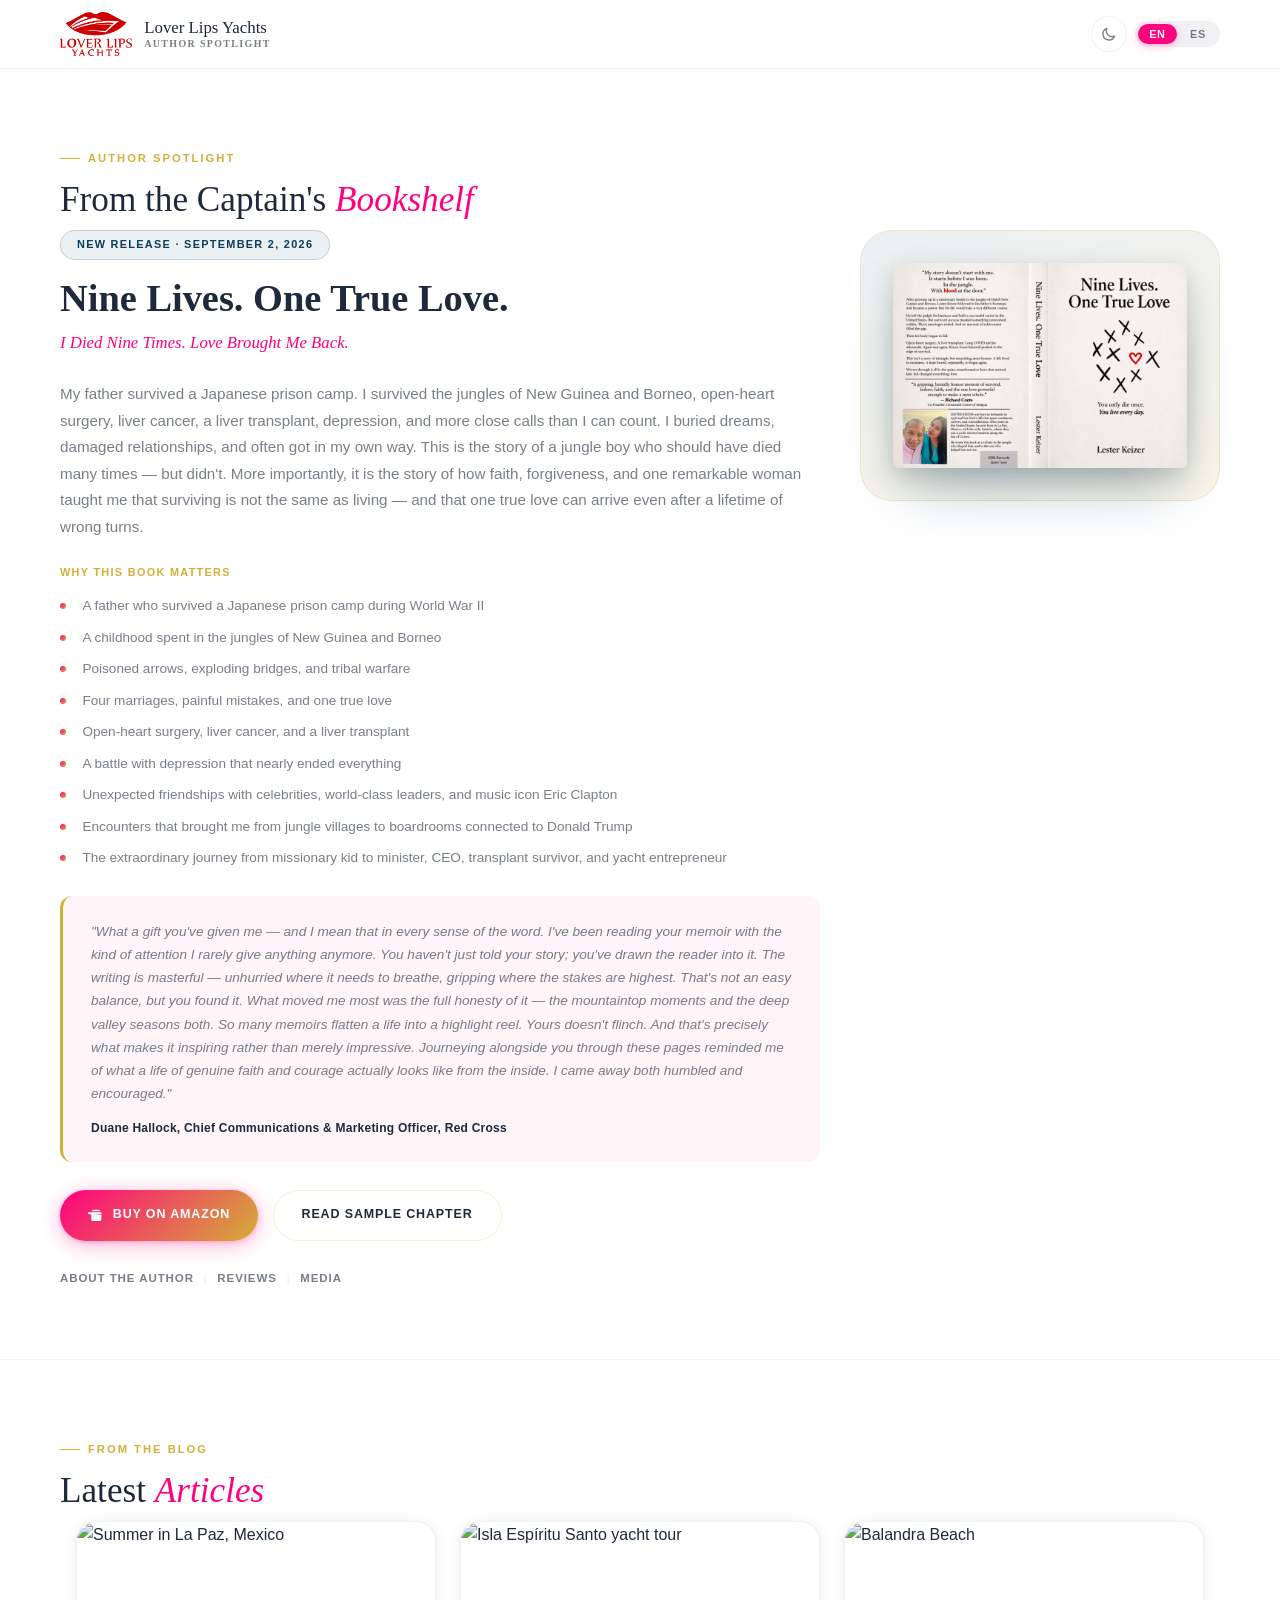
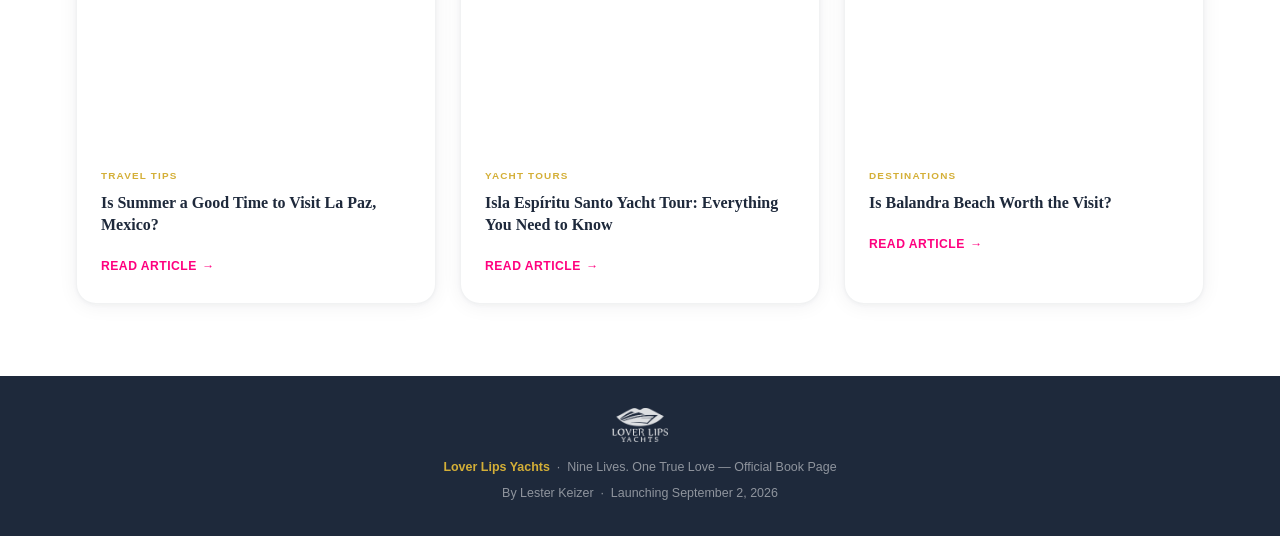
==== book.html @ 1609bca1 "nueva pagina de book nueva pagina de book" ====
<!DOCTYPE html>
<html lang="en" data-theme="light">
<head>
  <meta charset="UTF-8" />
  <meta name="viewport" content="width=device-width, initial-scale=1.0" />
  <meta name="description" content="Nine Lives. One True Love — a memoir by Lester Keizer. The story of a jungle boy who should have died many times, and the one true love that taught him how to live." />
  <meta name="robots" content="index, follow" />
  <title>Nine Lives. One True Love — by Lester Keizer</title>
  <link rel="stylesheet" href="assets/css/style.css" />
  <!-- Blocking: applies saved theme before first paint — prevents flash -->
  <script src="assets/js/theme-init.js"></script>
</head>

<body data-active-lang="en">

  <!-- ═══════════════════════════════════════════════════════════════
       PUBLIC HEADER — logo + language/theme controls only.
       No private dashboard navigation lives on this page.
  ═══════════════════════════════════════════════════════════════ -->
  <header class="topbar" role="banner">
    <div class="container">
      <div class="topbar-inner">

        <a href="https://loverlipsyachts.com/" class="topbar-logo" aria-label="Lover Lips Yachts — Home">
          <img class="logo-day"   src="assets/img/logo.png"  alt="Lover Lips Yachts" />
          <img class="logo-night" src="assets/img/logo2.png" alt="Lover Lips Yachts" />
          <div class="topbar-brand">
            Lover Lips Yachts
            <span>Author Spotlight</span>
          </div>
        </a>

        <div class="topbar-actions">
          <button
            class="theme-toggle"
            id="theme-toggle"
            onclick="toggleTheme()"
            aria-label="Switch to Night Mode"
            aria-pressed="false"
          >
            <svg class="icon-moon" xmlns="http://www.w3.org/2000/svg" fill="none" viewBox="0 0 24 24" stroke="currentColor" stroke-width="2">
              <path stroke-linecap="round" stroke-linejoin="round" d="M20.354 15.354A9 9 0 018.646 3.646 9.003 9.003 0 0012 21a9.003 9.003 0 008.354-5.646z"/>
            </svg>
            <svg class="icon-sun" xmlns="http://www.w3.org/2000/svg" fill="none" viewBox="0 0 24 24" stroke="currentColor" stroke-width="2">
              <path stroke-linecap="round" stroke-linejoin="round" d="M12 3v1m0 16v1m8.66-9h-1M4.34 12h-1m15.07-6.07l-.71.71M6.34 17.66l-.71.71m12.73 0l-.71-.71M6.34 6.34l-.71-.71M12 5a7 7 0 100 14A7 7 0 0012 5z"/>
            </svg>
          </button>

          <div class="lang-toggle" role="group" aria-label="Language / Idioma">
            <button class="lang-btn active" id="btn-en" onclick="setLang('en')" aria-pressed="true">EN</button>
            <button class="lang-btn"        id="btn-es" onclick="setLang('es')" aria-pressed="false">ES</button>
          </div>
        </div>

      </div>
    </div>
  </header>

  <main>

    <!-- ═══════════════════════════════════════════════════════════════
         FEATURED BOOK — Nine Lives. One True Love
    ═══════════════════════════════════════════════════════════════ -->
    <section class="section section-white" aria-labelledby="book-feature-title">
      <div class="container">

        <p class="section-label">
          <span data-lang="en">Author Spotlight</span>
          <span data-lang="es">Reflector del Autor</span>
        </p>
        <h2 class="section-title" id="book-feature-title">
          <span data-lang="en">From the Captain's <em>Bookshelf</em></span>
          <span data-lang="es">Desde la <em>Biblioteca</em> del Capitán</span>
        </h2>

        <div class="book-feature">

          <!-- LEFT: Copy & Conversion -->
          <div class="book-feature-copy">

            <p class="book-feature-tag">
              <span data-lang="en">New Release · September 2, 2026</span>
              <span data-lang="es">Nuevo Lanzamiento · 2 de Septiembre, 2026</span>
            </p>

            <h3 class="book-feature-title">Nine Lives. One True Love.</h3>

            <p class="book-feature-subtitle">
              <span data-lang="en">I Died Nine Times. Love Brought Me Back.</span>
              <span data-lang="es">Morí Nueve Veces. El Amor Me Trajo de Vuelta.</span>
            </p>

            <div class="book-feature-synopsis">
              <p data-lang="en">
                My father survived a Japanese prison camp. I survived the jungles of New Guinea and Borneo, open-heart surgery, liver cancer, a liver transplant, depression, and more close calls than I can count. I buried dreams, damaged relationships, and often got in my own way. This is the story of a jungle boy who should have died many times — but didn't. More importantly, it is the story of how faith, forgiveness, and one remarkable woman taught me that surviving is not the same as living — and that one true love can arrive even after a lifetime of wrong turns.
              </p>
              <p data-lang="es">
                Mi padre sobrevivió a un campo de prisioneros japonés. Yo sobreviví a las selvas de Nueva Guinea y Borneo, una cirugía de corazón abierto, cáncer de hígado, un trasplante de hígado, depresión, y más momentos límite de los que puedo contar. Enterré sueños, dañé relaciones, y muchas veces fui mi propio obstáculo. Esta es la historia de un niño de la selva que debió haber muerto muchas veces — pero no lo hizo. Más importante aún, es la historia de cómo la fe, el perdón y una mujer extraordinaria me enseñaron que sobrevivir no es lo mismo que vivir — y que el amor verdadero puede llegar incluso después de toda una vida de caminos equivocados.
              </p>
            </div>

            <p class="book-feature-sub-label">
              <span data-lang="en">Why This Book Matters</span>
              <span data-lang="es">Por Qué Este Libro Importa</span>
            </p>
            <ul class="book-feature-list">
              <li><span data-lang="en">A father who survived a Japanese prison camp during World War II</span><span data-lang="es">Un padre que sobrevivió a un campo de prisioneros japonés durante la Segunda Guerra Mundial</span></li>
              <li><span data-lang="en">A childhood spent in the jungles of New Guinea and Borneo</span><span data-lang="es">Una infancia vivida en las selvas de Nueva Guinea y Borneo</span></li>
              <li><span data-lang="en">Poisoned arrows, exploding bridges, and tribal warfare</span><span data-lang="es">Flechas envenenadas, puentes que explotaban y guerras tribales</span></li>
              <li><span data-lang="en">Four marriages, painful mistakes, and one true love</span><span data-lang="es">Cuatro matrimonios, errores dolorosos y un amor verdadero</span></li>
              <li><span data-lang="en">Open-heart surgery, liver cancer, and a liver transplant</span><span data-lang="es">Cirugía de corazón abierto, cáncer de hígado y un trasplante de hígado</span></li>
              <li><span data-lang="en">A battle with depression that nearly ended everything</span><span data-lang="es">Una batalla contra la depresión que casi terminó con todo</span></li>
              <li><span data-lang="en">Unexpected friendships with celebrities, world-class leaders, and music icon Eric Clapton</span><span data-lang="es">Amistades inesperadas con celebridades, líderes de talla mundial y el icono de la música Eric Clapton</span></li>
              <li><span data-lang="en">Encounters that brought me from jungle villages to boardrooms connected to Donald Trump</span><span data-lang="es">Encuentros que me llevaron desde aldeas en la selva hasta salas de juntas conectadas con Donald Trump</span></li>
              <li><span data-lang="en">The extraordinary journey from missionary kid to minister, CEO, transplant survivor, and yacht entrepreneur</span><span data-lang="es">El extraordinario viaje de hijo de misioneros a ministro, director ejecutivo, sobreviviente de trasplante y empresario náutico</span></li>
            </ul>

            <blockquote class="book-feature-testimonial">
              <p data-lang="en">"What a gift you've given me — and I mean that in every sense of the word. I've been reading your memoir with the kind of attention I rarely give anything anymore. You haven't just told your story; you've drawn the reader into it. The writing is masterful — unhurried where it needs to breathe, gripping where the stakes are highest. That's not an easy balance, but you found it. What moved me most was the full honesty of it — the mountaintop moments and the deep valley seasons both. So many memoirs flatten a life into a highlight reel. Yours doesn't flinch. And that's precisely what makes it inspiring rather than merely impressive. Journeying alongside you through these pages reminded me of what a life of genuine faith and courage actually looks like from the inside. I came away both humbled and encouraged."</p>
              <p data-lang="es">"Qué regalo me has dado — y lo digo en todo el sentido de la palabra. He estado leyendo tus memorias con el tipo de atención que rara vez le dedico a algo en estos días. No solo contaste tu historia; lograste que el lector se sumergiera en ella. La escritura es magistral — pausada donde necesita respirar, intensa donde la tensión es más alta. Ese no es un equilibrio fácil de lograr, pero tú lo encontraste. Lo que más me conmovió fue su honestidad absoluta — tanto los momentos en la cima como las temporadas en el valle más profundo. Tantas memorias reducen una vida a un resumen de mejores momentos. La tuya no se aparta de nada. Y es precisamente eso lo que la hace inspiradora y no solo impresionante. Acompañarte a través de estas páginas me recordó cómo se ve, desde adentro, una vida de fe y valentía genuinas. Terminé sintiéndome a la vez humilde y motivado."</p>
              <footer class="book-feature-testimonial-author">
                <span data-lang="en">Duane Hallock, Chief Communications &amp; Marketing Officer, Red Cross</span>
                <span data-lang="es">Duane Hallock, Director de Comunicación y Marketing, Cruz Roja</span>
              </footer>
            </blockquote>

            <div class="book-feature-cta">
              <a
                href="https://www.amazon.com/dp/ASIN_PLACEHOLDER"
                class="book-btn book-btn--primary"
                target="_blank"
                rel="noopener noreferrer"
                aria-label="Buy Nine Lives. One True Love on Amazon"
              >
                <svg xmlns="http://www.w3.org/2000/svg" viewBox="0 0 24 24" fill="currentColor"><path d="M7 4h10l1.2 2.4H5.8L7 4zm-2.5 4h15a1 1 0 0 1 1 1v.6c0 .4-.3.7-.7.8-2.2.6-5.8 1.1-9.8 1.1s-7.6-.5-9.8-1.1c-.4-.1-.7-.4-.7-.8V9a1 1 0 0 1 1-1zM5 11.2c2.4.5 5.2.8 7.5.8s5.1-.3 7.5-.8V19a2 2 0 0 1-2 2H7a2 2 0 0 1-2-2v-7.8z"/></svg>
                <span data-lang="en">Buy on Amazon</span>
                <span data-lang="es">Comprar en Amazon</span>
              </a>
              <a href="#" class="book-btn book-btn--secondary">
                <span data-lang="en">Read Sample Chapter</span>
                <span data-lang="es">Leer Capítulo de Muestra</span>
              </a>
            </div>

            <nav class="book-feature-editorial-nav" aria-label="Book editorial links">
              <a href="#"><span data-lang="en">About the Author</span><span data-lang="es">Sobre el Autor</span></a>
              <span class="book-feature-editorial-sep">|</span>
              <a href="#"><span data-lang="en">Reviews</span><span data-lang="es">Reseñas</span></a>
              <span class="book-feature-editorial-sep">|</span>
              <a href="#"><span data-lang="en">Media</span><span data-lang="es">Prensa</span></a>
            </nav>

          </div>

          <!-- RIGHT: Visual Render -->
          <div class="book-feature-visual">
            <div class="book-feature-frame">
              <img
                src="assets/img/nine_live.png"
                alt="Nine Lives. One True Love — book cover by Lester Keizer"
                class="book-feature-cover"
                loading="lazy"
              />
            </div>
          </div>

        </div>
      </div>
    </section>

    <!-- ═══════════════════════════════════════════════════════════════
         LATEST ARTICLES — ARF-GRID
    ═══════════════════════════════════════════════════════════════ -->
    <section class="section section-truth" aria-labelledby="news-articles-title">
      <div class="container">

        <p class="section-label">
          <span data-lang="en">From the Blog</span>
          <span data-lang="es">Desde el Blog</span>
        </p>
        <h2 class="section-title" id="news-articles-title">
          <span data-lang="en">Latest <em>Articles</em></span>
          <span data-lang="es">Últimos <em>Artículos</em></span>
        </h2>

        <div class="arf-grid">

          <article class="arf-card">
            <div class="arf-card-media">
              <img src="assets/img/news/article-summer-la-paz.jpg" alt="Summer in La Paz, Mexico" loading="lazy" />
            </div>
            <div class="arf-card-body">
              <p class="arf-card-tag">
                <span data-lang="en">Travel Tips</span>
                <span data-lang="es">Consejos de Viaje</span>
              </p>
              <h3 class="arf-card-title">
                <span data-lang="en">Is Summer a Good Time to Visit La Paz, Mexico?</span>
                <span data-lang="es">¿Es el Verano un Buen Momento para Visitar La Paz, México?</span>
              </h3>
              <a href="#" class="arf-card-link">
                <span data-lang="en">Read Article</span>
                <span data-lang="es">Leer Artículo</span> →
              </a>
            </div>
          </article>

          <article class="arf-card">
            <div class="arf-card-media">
              <img src="assets/img/news/article-espiritu-santo.jpg" alt="Isla Espíritu Santo yacht tour" loading="lazy" />
            </div>
            <div class="arf-card-body">
              <p class="arf-card-tag">
                <span data-lang="en">Yacht Tours</span>
                <span data-lang="es">Tours en Yate</span>
              </p>
              <h3 class="arf-card-title">
                <span data-lang="en">Isla Espíritu Santo Yacht Tour: Everything You Need to Know</span>
                <span data-lang="es">Tour en Yate a Isla Espíritu Santo: Todo lo que Necesitas Saber</span>
              </h3>
              <a href="#" class="arf-card-link">
                <span data-lang="en">Read Article</span>
                <span data-lang="es">Leer Artículo</span> →
              </a>
            </div>
          </article>

          <article class="arf-card">
            <div class="arf-card-media">
              <img src="assets/img/news/article-balandra.jpg" alt="Balandra Beach" loading="lazy" />
            </div>
            <div class="arf-card-body">
              <p class="arf-card-tag">
                <span data-lang="en">Destinations</span>
                <span data-lang="es">Destinos</span>
              </p>
              <h3 class="arf-card-title">
                <span data-lang="en">Is Balandra Beach Worth the Visit?</span>
                <span data-lang="es">¿Vale la Pena Visitar la Playa Balandra?</span>
              </h3>
              <a href="#" class="arf-card-link">
                <span data-lang="en">Read Article</span>
                <span data-lang="es">Leer Artículo</span> →
              </a>
            </div>
          </article>

        </div>
      </div>
    </section>

  </main>

  <!-- ═══════════════════════════════════════════════════════════════
       FOOTER
  ═══════════════════════════════════════════════════════════════ -->
  <footer class="footer" role="contentinfo">
    <div class="container">
      <div class="footer-logo">
        <img class="logo-day"   src="assets/img/logo.png"  alt="Lover Lips Yachts" />
        <img class="logo-night" src="assets/img/logo2.png" alt="Lover Lips Yachts" />
      </div>
      <p>
        <strong>Lover Lips Yachts</strong> &nbsp;·&nbsp;
        <span data-lang="en">Nine Lives. One True Love — Official Book Page</span>
        <span data-lang="es">Nine Lives. One True Love — Página Oficial del Libro</span>
      </p>
      <p class="u-mt-xs">
        <span data-lang="en">By Lester Keizer &nbsp;·&nbsp; Launching September 2, 2026</span>
        <span data-lang="es">Por Lester Keizer &nbsp;·&nbsp; Lanzamiento 2 de Septiembre, 2026</span>
      </p>
    </div>
  </footer>

  <script src="assets/js/main.js" defer></script>

</body>
</html>
---- assets/css/style.css ----
/* =====================================================================
   LOVER LIPS YACHTS — assets/css/style.css
   Boutique de Lujo Claro · Dual-Theme Engine · Mobile-First v2.0
   Arquitecto: DCD LABS | 2026-05-30
   ===================================================================== */

/* ─────────────────────────────────────────────────────────────────────
   1. DESIGN TOKENS — DAY THEME (Default)
───────────────────────────────────────────────────────────────────── */
:root {
  /* Surfaces */
  --bg:            #FFF0F5;
  --bg-alt:        #FFFFFF;
  --surface:       #FFFFFF;
  --surface-2:     #FFF5F8;

  /* Brand */
  --pink:          #FF007F;
  --pink-10:       rgba(255,0,127,.08);
  --pink-20:       rgba(255,0,127,.15);
  --gold:          #D4AF37;
  --gold-10:       rgba(212,175,55,.10);
  --gold-20:       rgba(212,175,55,.20);
  --navy:          #0B3D5C;
  --navy-10:       rgba(11,61,92,.08);
  --navy-20:       rgba(11,61,92,.18);

  /* Typography */
  --ink:           #1E293B;
  --ink-60:        rgba(30,41,59,.60);
  --ink-30:        rgba(30,41,59,.30);
  --ink-10:        rgba(30,41,59,.06);

  /* Semantic */
  --success:       #10B981;
  --warning:       #F59E0B;
  --white:         #FFFFFF;

  /* Navigation */
  --topbar-bg:     rgba(255,255,255,.92);
  --topbar-border: rgba(30,41,59,.08);

  /* Shadows */
  --sh-card:       0 2px 20px rgba(30,41,59,.06), 0 1px 4px rgba(30,41,59,.04);
  --sh-hover:      0 8px 40px rgba(255,0,127,.10), 0 2px 12px rgba(30,41,59,.08);
  --sh-gold:       0 4px 24px rgba(212,175,55,.18);

  /* Hero gradient */
  --hero-bg:       linear-gradient(135deg, #FFF0F5 0%, #FFFFFF 60%, #FFF8EC 100%);
  --hero-orb-a:    radial-gradient(circle, rgba(212,175,55,.06) 0%, transparent 70%);
  --hero-orb-b:    radial-gradient(circle, rgba(255,0,127,.08) 0%, transparent 70%);

  /* Footer */
  --footer-bg:     #1E293B;
  --footer-text:   rgba(255,255,255,.50);

  /* Type scale */
  --font-display:  'Georgia','Times New Roman',serif;
  --font-body:     -apple-system,BlinkMacSystemFont,'Segoe UI',Roboto,sans-serif;

  /* Radii */
  --r-sm:   6px;
  --r-md:   12px;
  --r-lg:   20px;
  --r-xl:   32px;
  --r-full: 9999px;

  /* Motion */
  --ease:   .28s cubic-bezier(.4,0,.2,1);

  /* Layout */
  --max-w:  1200px;
}

/* ─────────────────────────────────────────────────────────────────────
   2. DESIGN TOKENS — NIGHT THEME (Dark Mode)
───────────────────────────────────────────────────────────────────── */
[data-theme="dark"] {
  --bg:            #0b0b0e;
  --bg-alt:        #121216;
  --surface:       #16161d;
  --surface-2:     #1a1a24;

  --ink:           #f4f4f6;
  --ink-60:        rgba(244,244,246,.60);
  --ink-30:        rgba(244,244,246,.30);
  --ink-10:        rgba(255,255,255,.06);

  --topbar-bg:     rgba(11,11,14,.92);
  --topbar-border: rgba(255,255,255,.06);

  --navy:          #1C5478;
  --navy-10:       rgba(28,84,120,.16);
  --navy-20:       rgba(28,84,120,.30);

  --sh-card:       0 2px 20px rgba(0,0,0,.35), 0 1px 4px rgba(0,0,0,.25);
  --sh-hover:      0 8px 40px rgba(255,0,127,.20), 0 2px 12px rgba(0,0,0,.40);
  --sh-gold:       0 4px 24px rgba(212,175,55,.28);

  --hero-bg:       linear-gradient(135deg, #0b0b0e 0%, #121216 60%, #10100e 100%);
  --hero-orb-a:    radial-gradient(circle, rgba(212,175,55,.08) 0%, transparent 70%);
  --hero-orb-b:    radial-gradient(circle, rgba(255,0,127,.12) 0%, transparent 70%);

  --footer-bg:     #08080a;
  --footer-text:   rgba(244,244,246,.40);
}

/* ─────────────────────────────────────────────────────────────────────
   3. RESET & BASE
───────────────────────────────────────────────────────────────────── */
*,*::before,*::after { box-sizing: border-box; margin: 0; padding: 0; }

html { scroll-behavior: smooth; font-size: 16px; }

body {
  font-family: var(--font-body);
  color: var(--ink);
  background: var(--bg);
  min-height: 100vh;
  line-height: 1.6;
  -webkit-font-smoothing: antialiased;
  transition: background var(--ease), color var(--ease);
}

img { max-width: 100%; height: auto; display: block; }
a   { color: var(--pink); text-decoration: none; }

/* ─────────────────────────────────────────────────────────────────────
   4. LANGUAGE VISIBILITY SYSTEM
───────────────────────────────────────────────────────────────────── */
[data-lang] { display: none; }

body[data-active-lang="en"] [data-lang="en"],
body[data-active-lang="es"] [data-lang="es"] { display: inherit; }

body[data-active-lang="en"] span[data-lang="en"],
body[data-active-lang="es"] span[data-lang="es"] { display: inline; }

body[data-active-lang="en"] li[data-lang="en"],
body[data-active-lang="es"] li[data-lang="es"] { display: list-item; }

body[data-active-lang="en"] p[data-lang="en"],
body[data-active-lang="en"] div[data-lang="en"],
body[data-active-lang="en"] h1[data-lang="en"],
body[data-active-lang="en"] h2[data-lang="en"],
body[data-active-lang="en"] h3[data-lang="en"],
body[data-active-lang="es"] p[data-lang="es"],
body[data-active-lang="es"] div[data-lang="es"],
body[data-active-lang="es"] h1[data-lang="es"],
body[data-active-lang="es"] h2[data-lang="es"],
body[data-active-lang="es"] h3[data-lang="es"] { display: block; }

body[data-active-lang="en"] td[data-lang="en"],
body[data-active-lang="es"] td[data-lang="es"] { display: table-cell; }

body[data-active-lang="en"] ul[data-lang="en"],
body[data-active-lang="es"] ul[data-lang="es"] { display: flex; }

/* ─────────────────────────────────────────────────────────────────────
   5. LAYOUT UTILITIES
───────────────────────────────────────────────────────────────────── */
.container {
  width: 100%;
  max-width: var(--max-w);
  margin-inline: auto;
  padding-inline: 1.25rem;
}

.section { padding-block: 3rem; }
.section + .section { border-top: 1px solid var(--ink-10); }

.section-label {
  display: inline-flex;
  align-items: center;
  gap: .5rem;
  font-size: .7rem;
  font-weight: 700;
  letter-spacing: .18em;
  text-transform: uppercase;
  color: var(--gold);
  margin-bottom: .75rem;
}
.section-label::before {
  content: '';
  display: block;
  width: 20px;
  height: 1px;
  background: var(--gold);
}

.section-title {
  font-family: var(--font-display);
  font-size: clamp(1.5rem,4vw,2.2rem);
  color: var(--ink);
  font-weight: 400;
  line-height: 1.2;
  margin-bottom: .5rem;
}
.section-title em { font-style: italic; color: var(--pink); }

.section-subtitle {
  font-size: .95rem;
  color: var(--ink-60);
  max-width: 56ch;
  margin-bottom: 2rem;
}

/* ─────────────────────────────────────────────────────────────────────
   6. TOPBAR
───────────────────────────────────────────────────────────────────── */
.topbar {
  position: sticky;
  top: 0;
  z-index: 100;
  background: var(--topbar-bg);
  backdrop-filter: blur(16px);
  -webkit-backdrop-filter: blur(16px);
  border-bottom: 1px solid var(--topbar-border);
  transition: background var(--ease), border-color var(--ease);
}
.topbar-inner {
  display: flex;
  align-items: center;
  justify-content: space-between;
  gap: .75rem;
  padding-block: .75rem;
}
.topbar-logo {
  display: flex;
  align-items: center;
  gap: .75rem;
  min-width: 0;
}

/* Dual-logo: day / night swap via CSS */
.logo-night { display: none; }
[data-theme="dark"] .logo-day   { display: none; }
[data-theme="dark"] .logo-night { display: block; }

.topbar-logo img {
  height: 40px;
  width: auto;
  object-fit: contain;
  flex-shrink: 0;
}
.topbar-brand {
  font-family: var(--font-display);
  font-size: 1rem;
  color: var(--ink);
  line-height: 1.2;
  min-width: 0;
  white-space: nowrap;
  overflow: hidden;
  text-overflow: ellipsis;
  transition: color var(--ease);
}
.topbar-brand span {
  display: block;
  font-size: .62rem;
  font-weight: 700;
  letter-spacing: .14em;
  text-transform: uppercase;
  color: var(--ink-60);
}

.topbar-actions {
  display: flex;
  align-items: center;
  gap: .5rem;
  flex-shrink: 0;
}

/* ─── Topbar SPA navigation ───────────────────────────────────────── */
.topbar-nav {
  display: none;
  align-items: center;
  gap: 2px;
}
.topbar-nav-link {
  background: none;
  border: none;
  cursor: pointer;
  font-family: var(--font-body);
  font-size: .68rem;
  font-weight: 700;
  letter-spacing: .06em;
  text-transform: uppercase;
  color: var(--ink-60);
  padding: .28rem .65rem;
  border-radius: var(--r-full);
  transition: var(--ease);
}
.topbar-nav-link:hover { color: var(--pink); background: var(--pink-10); }
.topbar-nav-link.active-nav { color: var(--pink); background: var(--pink-10); }

/* ─── Status badge ────────────────────────────────────────────────── */
.status-badge {
  display: none; /* hidden on mobile */
  align-items: center;
  gap: .4rem;
  font-size: .62rem;
  font-weight: 700;
  letter-spacing: .1em;
  text-transform: uppercase;
  padding: .28rem .7rem;
  border-radius: var(--r-full);
  background: var(--gold-10);
  color: var(--gold);
  border: 1px solid var(--gold-20);
}
.status-badge::before {
  content: '';
  width: 6px;
  height: 6px;
  border-radius: 50%;
  background: var(--gold);
  animation: pulse-dot 2s ease-in-out infinite;
}

/* ─── Language toggle ─────────────────────────────────────────────── */
.lang-toggle {
  display: flex;
  align-items: center;
  background: var(--ink-10);
  border-radius: var(--r-full);
  padding: 3px;
  gap: 2px;
}
.lang-btn {
  background: none;
  border: none;
  cursor: pointer;
  font-size: .68rem;
  font-weight: 700;
  letter-spacing: .06em;
  padding: .28rem .7rem;
  border-radius: var(--r-full);
  color: var(--ink-60);
  transition: var(--ease);
  font-family: var(--font-body);
}
.lang-btn.active {
  background: var(--pink);
  color: #fff;
  box-shadow: 0 2px 8px rgba(255,0,127,.28);
}

/* ─── Theme toggle ────────────────────────────────────────────────── */
.theme-toggle {
  width: 36px;
  height: 36px;
  border-radius: 50%;
  border: 1px solid var(--ink-10);
  background: var(--surface);
  color: var(--ink-60);
  cursor: pointer;
  display: flex;
  align-items: center;
  justify-content: center;
  transition: var(--ease);
  flex-shrink: 0;
}
.theme-toggle:hover {
  border-color: var(--gold-20);
  color: var(--gold);
  box-shadow: var(--sh-gold);
}
.theme-toggle svg { width: 16px; height: 16px; }
.icon-sun  { display: none; }
.icon-moon { display: block; }
[data-theme="dark"] .icon-sun  { display: block; }
[data-theme="dark"] .icon-moon { display: none; }

/* ─────────────────────────────────────────────────────────────────────
   7. HERO SECTION
───────────────────────────────────────────────────────────────────── */
.hero {
  background: var(--hero-bg);
  padding-block: 3.5rem 3rem;
  position: relative;
  overflow: hidden;
}
.hero::before {
  content: '';
  position: absolute;
  top: -40%; right: -10%;
  width: 600px; height: 600px;
  border-radius: 50%;
  background: var(--hero-orb-a);
  pointer-events: none;
}
.hero::after {
  content: '';
  position: absolute;
  bottom: -20%; left: -5%;
  width: 400px; height: 400px;
  border-radius: 50%;
  background: var(--hero-orb-b);
  pointer-events: none;
}
.hero-inner {
  position: relative;
  z-index: 1;
  display: grid;
  gap: 2.5rem;
  align-items: start;
}

.hero-eyebrow {
  font-size: .7rem;
  font-weight: 700;
  letter-spacing: .2em;
  text-transform: uppercase;
  color: var(--gold);
  margin-bottom: 1rem;
  display: flex;
  align-items: center;
  gap: .5rem;
}
.hero-eyebrow::after {
  content: '';
  flex: 1;
  height: 1px;
  background: linear-gradient(to right, var(--gold-20), transparent);
  max-width: 80px;
}

.hero-title {
  font-family: var(--font-display);
  font-size: clamp(2rem,6vw,3.8rem);
  color: var(--ink);
  font-weight: 400;
  line-height: 1.1;
  margin-bottom: 1rem;
}
.hero-title .brand-name { color: var(--pink); display: block; }

.hero-desc {
  font-size: 1rem;
  color: var(--ink-60);
  max-width: 48ch;
  margin-bottom: 2rem;
}

.hero-cta {
  display: inline-flex;
  align-items: center;
  gap: .5rem;
  background: var(--pink);
  color: #fff;
  font-size: .82rem;
  font-weight: 700;
  letter-spacing: .08em;
  text-transform: uppercase;
  padding: .9rem 2rem;
  border-radius: var(--r-full);
  box-shadow: 0 4px 20px rgba(255,0,127,.30);
  transition: var(--ease);
}
.hero-cta:hover {
  transform: translateY(-2px);
  box-shadow: 0 8px 32px rgba(255,0,127,.44);
  color: #fff;
}
.hero-cta svg { width: 16px; height: 16px; }

/* ─── Meta card ───────────────────────────────────────────────────── */
.meta-card {
  background: var(--surface);
  border: 1px solid var(--gold-20);
  border-radius: var(--r-lg);
  padding: 1.75rem;
  box-shadow: var(--sh-gold);
  position: relative;
  overflow: hidden;
  transition: background var(--ease);
}
.meta-card::before {
  content: '';
  position: absolute;
  top: 0; left: 0; right: 0;
  height: 3px;
  background: linear-gradient(90deg, var(--gold), var(--pink));
}
.meta-card-title {
  font-size: .65rem;
  font-weight: 700;
  letter-spacing: .16em;
  text-transform: uppercase;
  color: var(--gold);
  margin-bottom: 1.25rem;
  display: flex;
  align-items: center;
  gap: .5rem;
}
.meta-card-title svg { width: 14px; height: 14px; }

.meta-row {
  display: flex;
  justify-content: space-between;
  align-items: flex-start;
  gap: 1rem;
  padding-block: .75rem;
  border-bottom: 1px solid var(--ink-10);
}
.meta-row:last-child { border-bottom: none; padding-bottom: 0; }
.meta-key {
  font-size: .72rem;
  font-weight: 600;
  text-transform: uppercase;
  letter-spacing: .08em;
  color: var(--ink-60);
  flex-shrink: 0;
}
.meta-value {
  font-size: .85rem;
  color: var(--ink);
  font-weight: 500;
  text-align: right;
}
.meta-value.active      { color: var(--success); font-weight: 700; }
.meta-value.phase       { color: var(--gold);    font-weight: 700; }
.meta-value--highlight  { color: var(--pink);    font-weight: 700; }
.update-highlight { background: var(--pink-10); border-radius: var(--r-sm); }

/* ─────────────────────────────────────────────────────────────────────
   8. REPORTS SECTION
───────────────────────────────────────────────────────────────────── */
.section-white { background: var(--surface); }

.reports-grid { display: grid; gap: 1.5rem; }

.report-card {
  background: var(--surface);
  border: 1px solid var(--ink-10);
  border-radius: var(--r-lg);
  padding: 1.75rem;
  box-shadow: var(--sh-card);
  position: relative;
  overflow: hidden;
  transition: transform var(--ease), box-shadow var(--ease), background var(--ease);
}
.report-card:hover {
  box-shadow: var(--sh-hover);
  transform: translateY(-3px);
}
.report-card::after {
  content: '';
  position: absolute;
  bottom: 0; left: 0; right: 0;
  height: 2px;
  background: linear-gradient(90deg, var(--pink), var(--gold));
  transform: scaleX(0);
  transform-origin: left;
  transition: transform var(--ease);
}
.report-card:hover::after { transform: scaleX(1); }

.report-card-head {
  display: flex;
  align-items: flex-start;
  justify-content: space-between;
  gap: .75rem;
  margin-bottom: 1.25rem;
}
.report-number {
  width: 40px;
  height: 40px;
  border-radius: 50%;
  background: var(--pink-10);
  border: 1px solid var(--pink-20);
  display: flex;
  align-items: center;
  justify-content: center;
  font-size: .8rem;
  font-weight: 700;
  color: var(--pink);
  flex-shrink: 0;
}
.report-card-meta {
  display: flex;
  flex-direction: column;
  align-items: flex-end;
  gap: .4rem;
}
.report-date {
  font-size: .64rem;
  font-weight: 600;
  color: var(--ink-60);
  text-align: right;
  white-space: nowrap;
}
.report-tag {
  font-size: .62rem;
  font-weight: 700;
  letter-spacing: .14em;
  text-transform: uppercase;
  color: var(--gold);
  margin-bottom: .5rem;
}
.report-title {
  font-family: var(--font-display);
  font-size: 1.05rem;
  color: var(--ink);
  font-weight: 700;
  line-height: 1.3;
  margin-bottom: 1rem;
}
.report-body { font-size: .88rem; color: var(--ink-60); line-height: 1.7; }
.report-body strong { color: var(--ink); font-weight: 600; }
.report-body code {
  font-family: 'Courier New', monospace;
  font-size: .82rem;
  background: var(--ink-10);
  padding: .1rem .35rem;
  border-radius: 4px;
  color: var(--pink);
}

.report-check {
  display: inline-flex;
  align-items: center;
  gap: .4rem;
  margin-top: 1.25rem;
  font-size: .72rem;
  font-weight: 700;
  letter-spacing: .06em;
  text-transform: uppercase;
  color: var(--success);
}
.report-check svg { width: 14px; height: 14px; }

/* Report D — Featured SEO milestone card */
.report-card--featured {
  grid-column: 1 / -1;
  border: 1px solid var(--gold-20);
  background: linear-gradient(135deg, var(--surface) 60%, var(--gold-10) 150%);
}
.report-number--gold {
  background: var(--gold-10);
  border-color: var(--gold-20);
  color: var(--gold);
}

.report-score-frame {
  margin: 1.25rem 0;
  padding: 1.5rem;
  border-radius: var(--r-lg);
  background: var(--ink-10);
  border: 1px solid var(--gold-20);
  text-align: center;
}
.report-score-frame-label {
  font-size: .62rem;
  font-weight: 700;
  letter-spacing: .12em;
  text-transform: uppercase;
  color: var(--ink-60);
  margin-bottom: .85rem;
}
.report-score-img {
  width: 100%;
  max-width: 420px;
  height: auto;
  border-radius: var(--r-sm);
  box-shadow: var(--sh-card);
  border: 1px solid var(--ink-10);
}
.report-score-frame-caption {
  margin-top: .85rem;
  font-family: var(--font-display);
  font-size: 1.4rem;
  font-weight: 700;
  color: var(--gold);
}

/* ─────────────────────────────────────────────────────────────────────
   9. SOURCE OF TRUTH — KNOWLEDGE CTA CARDS (DUAL)
───────────────────────────────────────────────────────────────────── */
.section-truth { background: var(--surface); }

.kbase-grid {
  display: grid;
  gap: 1.25rem;
  margin-bottom: 2rem;
}

.kbase-card {
  background: var(--surface);
  border-radius: var(--r-lg);
  padding: 1.75rem;
  position: relative;
  overflow: hidden;
  display: flex;
  flex-direction: column;
  gap: 1.2rem;
  transition: transform var(--ease), box-shadow var(--ease), background var(--ease);
  border: 1px solid transparent;
}
.kbase-card:hover { transform: translateY(-3px); }

.kbase-card::before {
  content: '';
  position: absolute;
  top: 0; left: 0; right: 0;
  height: 3px;
}

/* Pink variant — AI Chatbot Brain */
.kbase-card--pink {
  background: linear-gradient(145deg, var(--surface) 0%, rgba(255,0,127,.04) 100%);
  border-color: var(--pink-20);
  box-shadow: var(--sh-card);
}
.kbase-card--pink::before { background: linear-gradient(90deg, var(--pink), var(--gold)); }
.kbase-card--pink:hover { box-shadow: var(--sh-hover); }

/* Gold variant — New Website */
.kbase-card--gold {
  background: linear-gradient(145deg, var(--surface) 0%, rgba(212,175,55,.05) 100%);
  border-color: var(--gold-20);
  box-shadow: var(--sh-gold);
}
.kbase-card--gold::before { background: linear-gradient(90deg, var(--gold), var(--pink)); }
.kbase-card--gold:hover { box-shadow: 0 8px 40px rgba(212,175,55,.20), 0 2px 12px rgba(0,0,0,.08); }

.kbase-card-head {
  display: flex;
  align-items: center;
  gap: .75rem;
}
.kbase-card-icon {
  width: 44px;
  height: 44px;
  border-radius: var(--r-md);
  display: flex;
  align-items: center;
  justify-content: center;
  font-size: 1.25rem;
  flex-shrink: 0;
}
.kbase-card--pink .kbase-card-icon { background: var(--pink-10); border: 1px solid var(--pink-20); }
.kbase-card--gold .kbase-card-icon { background: var(--gold-10); border: 1px solid var(--gold-20); }

.kbase-card-eyebrow {
  font-size: .62rem;
  font-weight: 700;
  letter-spacing: .16em;
  text-transform: uppercase;
  margin-bottom: .2rem;
}
.kbase-card--pink .kbase-card-eyebrow { color: var(--pink); }
.kbase-card--gold .kbase-card-eyebrow { color: var(--gold); }

.kbase-card-label {
  font-size: .82rem;
  font-weight: 700;
  color: var(--ink);
  line-height: 1.3;
}

.kbase-card-title {
  font-family: var(--font-display);
  font-size: 1.05rem;
  font-weight: 700;
  color: var(--ink);
  line-height: 1.3;
}

.kbase-card-desc {
  font-size: .85rem;
  color: var(--ink-60);
  line-height: 1.65;
  flex: 1;
}
.kbase-card-desc strong { color: var(--ink); font-weight: 600; }

.kbase-btn {
  display: inline-flex;
  align-items: center;
  justify-content: center;
  gap: .55rem;
  font-size: .78rem;
  font-weight: 700;
  letter-spacing: .07em;
  text-transform: uppercase;
  padding: .85rem 1.6rem;
  border-radius: var(--r-full);
  text-decoration: none;
  color: #fff;
  position: relative;
  overflow: hidden;
  transition: var(--ease);
  align-self: flex-start;
  white-space: nowrap;
}
.kbase-btn::after {
  content: '';
  position: absolute;
  inset: 0;
  background: linear-gradient(135deg, rgba(255,255,255,.15) 0%, transparent 60%);
  pointer-events: none;
}
.kbase-btn svg { width: 16px; height: 16px; flex-shrink: 0; }

.kbase-btn--pink {
  background: var(--pink);
  box-shadow: 0 4px 20px rgba(255,0,127,.32), 0 1px 4px rgba(255,0,127,.20);
}
.kbase-btn--pink:hover {
  background: #e0006e;
  transform: translateY(-2px);
  box-shadow: 0 8px 32px rgba(255,0,127,.44);
  color: #fff;
}

.kbase-btn--gold {
  background: var(--gold);
  box-shadow: 0 4px 20px rgba(212,175,55,.35), 0 1px 4px rgba(212,175,55,.20);
}
.kbase-btn--gold:hover {
  background: #c9a52e;
  transform: translateY(-2px);
  box-shadow: 0 8px 32px rgba(212,175,55,.48);
  color: #fff;
}

.kbase-card-note {
  display: flex;
  align-items: flex-start;
  gap: .5rem;
  font-size: .74rem;
  color: var(--ink-60);
  line-height: 1.5;
  padding-top: 1rem;
  border-top: 1px solid var(--ink-10);
}
.kbase-card-note svg { width: 13px; height: 13px; flex-shrink: 0; margin-top: 1px; }
.kbase-card--pink .kbase-card-note svg { color: var(--pink); }
.kbase-card--gold .kbase-card-note svg { color: var(--gold); }

/* ─── AI accuracy note strip ─────────────────────────────────────── */
.truth-intro {
  background: linear-gradient(135deg, var(--pink-10), var(--gold-10));
  border: 1px solid var(--gold-20);
  border-radius: var(--r-md);
  padding: 1.2rem 1.5rem;
  margin-bottom: 2rem;
  display: flex;
  gap: 1rem;
  align-items: flex-start;
}
.truth-intro-icon { font-size: 1.4rem; flex-shrink: 0; line-height: 1; }
.truth-intro-text { font-size: .87rem; color: var(--ink); line-height: 1.6; }
.truth-intro-text strong { color: var(--pink); }

/* ─────────────────────────────────────────────────────────────────────
   10. ACCORDION
───────────────────────────────────────────────────────────────────── */
.accordion { display: flex; flex-direction: column; gap: .75rem; }

.accordion-item {
  border: 1px solid var(--ink-10);
  border-radius: var(--r-md);
  overflow: hidden;
  background: var(--bg);
  transition: border-color var(--ease), box-shadow var(--ease), background var(--ease);
}
.accordion-item.open {
  border-color: var(--gold-20);
  box-shadow: var(--sh-gold);
}

.accordion-trigger {
  width: 100%;
  background: none;
  border: none;
  cursor: pointer;
  display: flex;
  align-items: center;
  justify-content: space-between;
  gap: 1rem;
  padding: 1.1rem 1.4rem;
  text-align: left;
  transition: background var(--ease);
  color: var(--ink);
}
.accordion-item.open .accordion-trigger {
  background: linear-gradient(90deg, var(--pink-10), transparent);
}

.accordion-trigger-left {
  display: flex;
  align-items: center;
  gap: .75rem;
}
.accordion-icon-wrap {
  width: 36px;
  height: 36px;
  border-radius: var(--r-sm);
  background: var(--surface);
  border: 1px solid var(--ink-10);
  display: flex;
  align-items: center;
  justify-content: center;
  font-size: 1rem;
  flex-shrink: 0;
  transition: var(--ease);
}
.accordion-item.open .accordion-icon-wrap {
  background: var(--pink);
  border-color: var(--pink);
}
.accordion-trigger-title { font-size: .92rem; font-weight: 700; color: var(--ink); }
.accordion-trigger-sub   { font-size: .75rem; color: var(--ink-60); margin-top: 1px; }

.accordion-chevron {
  width: 20px;
  height: 20px;
  color: var(--ink-60);
  flex-shrink: 0;
  transition: transform var(--ease);
}
.accordion-item.open .accordion-chevron { transform: rotate(180deg); }

.accordion-body { display: none; padding: 0 1.4rem 1.4rem; }
.accordion-item.open .accordion-body { display: block; }

/* ─────────────────────────────────────────────────────────────────────
   11. DATA TABLES
───────────────────────────────────────────────────────────────────── */
.table-wrap { overflow-x: auto; -webkit-overflow-scrolling: touch; }

.data-table {
  width: 100%;
  border-collapse: collapse;
  font-size: .84rem;
  margin-top: .5rem;
  min-width: 480px;
}
.data-table th {
  text-align: left;
  padding: .6rem .75rem;
  font-size: .65rem;
  font-weight: 700;
  letter-spacing: .1em;
  text-transform: uppercase;
  color: var(--ink-60);
  border-bottom: 2px solid var(--gold-20);
  background: var(--gold-10);
}
.data-table td {
  padding: .7rem .75rem;
  border-bottom: 1px solid var(--ink-10);
  color: var(--ink);
  vertical-align: top;
  background: var(--surface);
  transition: background var(--ease);
}
.data-table tr:last-child td { border-bottom: none; }
.data-table tr:hover td { background: var(--pink-10); }

.pill {
  display: inline-block;
  font-size: .62rem;
  font-weight: 700;
  padding: .18rem .55rem;
  border-radius: var(--r-full);
  text-transform: uppercase;
  letter-spacing: .06em;
}
.pill-gold   { background: var(--gold-10); color: var(--gold);    border: 1px solid var(--gold-20); }
.pill-pink   { background: var(--pink-10); color: var(--pink);    border: 1px solid var(--pink-20); }
.pill-green  { background: rgba(16,185,129,.10); color: var(--success); border: 1px solid rgba(16,185,129,.20); }
.pill-orange { background: rgba(245,158,11,.10); color: var(--warning);  border: 1px solid rgba(245,158,11,.20); }

.policy-list {
  list-style: none;
  display: flex;
  flex-direction: column;
  gap: .6rem;
  margin-top: .5rem;
}
.policy-list li {
  display: flex;
  align-items: flex-start;
  gap: .6rem;
  font-size: .86rem;
  color: var(--ink);
  padding: .6rem .75rem;
  background: var(--surface);
  border-radius: var(--r-sm);
  border-left: 3px solid var(--gold);
  transition: background var(--ease);
}
.policy-list li::before { content: '⚓'; font-size: .85rem; flex-shrink: 0; }

.warning-note {
  margin-top: 1rem;
  font-size: .78rem;
  color: var(--ink-60);
}

/* ─────────────────────────────────────────────────────────────────────
   12. MASTER TIMELINE
───────────────────────────────────────────────────────────────────── */
.section-timeline { background: var(--bg); }

.timeline { position: relative; }
.timeline::before {
  content: '';
  position: absolute;
  left: 19px;
  top: 0; bottom: 0;
  width: 1px;
  background: linear-gradient(to bottom, var(--gold) 0%, var(--pink) 50%, var(--gold) 100%);
  display: none;
}

.timeline-item {
  display: grid;
  gap: 1rem;
  margin-bottom: 1.5rem;
  position: relative;
}
.timeline-item:last-child { margin-bottom: 0; }

.timeline-node {
  width: 40px;
  height: 40px;
  border-radius: 50%;
  background: var(--surface);
  border: 2px solid var(--gold);
  display: flex;
  align-items: center;
  justify-content: center;
  font-size: .78rem;
  font-weight: 800;
  color: var(--gold);
  box-shadow: 0 0 0 4px var(--gold-10), var(--sh-card);
  flex-shrink: 0;
  z-index: 1;
  position: relative;
  transition: var(--ease);
}
.timeline-item:hover .timeline-node {
  background: var(--gold);
  color: #fff;
  box-shadow: 0 0 0 6px var(--gold-10), var(--sh-gold);
}
.timeline-item.active-phase .timeline-node {
  background: var(--pink);
  border-color: var(--pink);
  color: #fff;
  box-shadow: 0 0 0 6px var(--pink-10), 0 4px 16px rgba(255,0,127,.28);
}

.timeline-card {
  background: var(--surface);
  border: 1px solid var(--ink-10);
  border-radius: var(--r-md);
  padding: 1.4rem 1.6rem;
  box-shadow: var(--sh-card);
  position: relative;
  overflow: hidden;
  transition: box-shadow var(--ease), background var(--ease);
}
.timeline-card::before {
  content: '';
  position: absolute;
  top: 0; left: 0;
  width: 3px; height: 100%;
  background: var(--ink-10);
  transition: background var(--ease);
}
.timeline-item:hover .timeline-card { box-shadow: var(--sh-hover); }
.timeline-item:hover .timeline-card::before { background: var(--gold); }
.timeline-item.active-phase .timeline-card {
  border-color: var(--pink-20);
  box-shadow: var(--sh-hover);
}
.timeline-item.active-phase .timeline-card::before { background: var(--pink); }

.timeline-phase-tag {
  font-size: .62rem;
  font-weight: 700;
  letter-spacing: .14em;
  text-transform: uppercase;
  color: var(--gold);
  margin-bottom: .4rem;
}
.timeline-item.active-phase .timeline-phase-tag { color: var(--pink); }

.timeline-title {
  font-family: var(--font-display);
  font-size: 1rem;
  font-weight: 700;
  color: var(--ink);
  margin-bottom: .5rem;
  line-height: 1.3;
}
.timeline-desc { font-size: .84rem; color: var(--ink-60); line-height: 1.65; }

.timeline-status {
  display: inline-flex;
  align-items: center;
  gap: .35rem;
  margin-top: .85rem;
  font-size: .65rem;
  font-weight: 700;
  letter-spacing: .1em;
  text-transform: uppercase;
}
.timeline-status::before {
  content: '';
  width: 6px; height: 6px;
  border-radius: 50%;
}
.status-active  { color: var(--pink); }
.status-active::before  { background: var(--pink); animation: pulse-dot 1.5s ease-in-out infinite; }
.status-pending { color: var(--ink-60); }
.status-pending::before { background: var(--ink-30); }
.status-done    { color: var(--success); }
.status-done::before    { background: var(--success); }

/* ─────────────────────────────────────────────────────────────────────
   13. FOOTER
───────────────────────────────────────────────────────────────────── */
.footer {
  background: var(--footer-bg);
  color: var(--footer-text);
  padding-block: 2rem;
  text-align: center;
  font-size: .78rem;
  transition: background var(--ease), color var(--ease);
}
.footer strong { color: var(--gold); }
.footer-logo { margin-bottom: 1rem; }

/* Footer logos: day always uses filter to go white; night uses logo2 as-is */
.footer-logo .logo-day  { height: 34px; margin-inline: auto; opacity: .85; filter: brightness(0) invert(1); }
.footer-logo .logo-night{ height: 34px; margin-inline: auto; opacity: .85; }

/* ─────────────────────────────────────────────────────────────────────
   13b. UTILITY CLASSES (replaces all remaining inline styles)
───────────────────────────────────────────────────────────────────── */
.u-italic   { font-style: italic; }
.u-mt-xs    { margin-top: 0.4rem; }
.swatch-pink { color: #FF007F; font-weight: 700; }
.swatch-gold { color: #D4AF37; font-weight: 700; }

/* ─────────────────────────────────────────────────────────────────────
   13b-2. EXECUTIVE HUB NAVIGATION & SPA PANELS
───────────────────────────────────────────────────────────────────── */
.hub-navigation-section {
  padding-block: 2rem 3.5rem;
  background: var(--bg);
  border-top: 1px solid var(--ink-10);
}

.hub-navigation {
  display: grid;
  gap: 1.25rem;
}

.hub-card {
  background: var(--surface);
  border: 1px solid var(--gold-20);
  border-radius: var(--r-lg);
  padding: 1.6rem;
  text-align: left;
  cursor: pointer;
  transition: transform var(--ease), box-shadow var(--ease), border-color var(--ease), background var(--ease);
  will-change: transform;
  font-family: var(--font-body);
  position: relative;
  overflow: hidden;
}
.hub-card::before {
  content: '';
  position: absolute;
  top: 0; left: 0; right: 0;
  height: 3px;
  background: linear-gradient(90deg, var(--gold), var(--pink));
  transform: scaleX(0);
  transform-origin: left;
  transition: transform var(--ease);
}
.hub-card:hover {
  transform: translateY(-6px);
  box-shadow: 0 20px 50px rgba(0,0,0,.07);
}
.hub-card:hover::before,
.hub-card.active::before { transform: scaleX(1); }

.hub-card.active {
  border-color: var(--pink);
  box-shadow: 0 18px 45px rgba(255,0,127,.14);
}

.hub-card-icon {
  font-size: 1.75rem;
  margin-bottom: .85rem;
  line-height: 1;
}
.hub-card h3 {
  font-family: var(--font-display);
  font-size: .95rem;
  color: var(--ink);
  font-weight: 700;
  margin-bottom: .45rem;
  line-height: 1.3;
}
.hub-card p {
  font-size: .8rem;
  color: var(--ink-60);
  line-height: 1.55;
}

/* SPA panels */
.hub-panel { display: none; }
.hub-panel.active {
  display: block;
  animation: hubFade .35s ease forwards;
}

@keyframes hubFade {
  from { opacity: 0; transform: translateY(14px); }
  to   { opacity: 1; transform: translateY(0);    }
}

/* ─── Alliance KPI strip ─────────────────────────────────────────── */
.alliance-kpis {
  display: grid;
  gap: 1rem;
  margin-bottom: 1.75rem;
}
.alliance-kpi {
  background: rgba(255,255,255,.06);
  border: 1px solid rgba(255,255,255,.10);
  border-radius: var(--r-md);
  padding: 1.25rem 1rem;
  text-align: center;
}
.alliance-kpi span {
  display: block;
  font-family: var(--font-display);
  font-size: 1.65rem;
  font-weight: 400;
  color: var(--gold);
  line-height: 1.1;
  margin-bottom: .35rem;
}
.alliance-kpi:nth-child(2) span { color: rgba(255,255,255,.9); }
.alliance-kpi:nth-child(3) span { color: var(--pink); }
.alliance-kpi label {
  display: block;
  font-size: .62rem;
  font-weight: 700;
  letter-spacing: .1em;
  text-transform: uppercase;
  color: rgba(255,255,255,.40);
  cursor: default;
}

/* ─── Phase 2 roadmap list ───────────────────────────────────────── */
.phase-roadmap-list {
  list-style: none;
  display: flex;
  flex-direction: column;
  gap: .55rem;
  margin-bottom: 1.5rem;
}
.phase-roadmap-list li {
  display: flex;
  align-items: flex-start;
  gap: .65rem;
  font-size: .84rem;
  color: var(--ink);
  line-height: 1.55;
  padding: .7rem 1rem;
  background: var(--surface-2);
  border-radius: var(--r-sm);
  border-left: 3px solid var(--gold);
  transition: background var(--ease);
}
.phase-roadmap-list li::before {
  content: counter(roadmap-item);
  counter-increment: roadmap-item;
  display: inline-flex;
  align-items: center;
  justify-content: center;
  min-width: 22px;
  height: 22px;
  border-radius: 50%;
  background: var(--gold-10);
  border: 1px solid var(--gold-20);
  font-size: .65rem;
  font-weight: 800;
  color: var(--gold);
  flex-shrink: 0;
  margin-top: 1px;
}
.phase-roadmap-list { counter-reset: roadmap-item; }

/* ─────────────────────────────────────────────────────────────────────
   13c. PROPOSAL SECTION — Tech Evolution & Win-Win Partnership
───────────────────────────────────────────────────────────────────── */
.section-proposal { background: var(--surface-2); }

/* ─── Phase block container ──────────────────────────────────────── */
.proposal-phase {
  background: var(--surface);
  border: 1px solid var(--ink-10);
  border-radius: var(--r-lg);
  padding: 1.75rem;
  margin-bottom: 1.5rem;
  box-shadow: var(--sh-card);
  transition: background var(--ease), box-shadow var(--ease);
}
.proposal-phase:last-of-type { margin-bottom: 2rem; }

/* ─── Phase header bar ───────────────────────────────────────────── */
.proposal-phase-header {
  display: flex;
  align-items: flex-start;
  gap: 1rem;
  margin-bottom: 1.25rem;
  padding-bottom: 1.25rem;
  border-bottom: 1px solid var(--ink-10);
  flex-wrap: wrap;
}
.proposal-phase-meta { flex: 1; min-width: 0; }
.proposal-phase-tag {
  font-size: .62rem;
  font-weight: 700;
  letter-spacing: .15em;
  text-transform: uppercase;
  color: var(--gold);
  margin-bottom: .3rem;
}
.proposal-phase-tag--pink { color: var(--pink); }
.proposal-phase-tag--gold { color: var(--gold); }
.proposal-phase-title {
  font-family: var(--font-display);
  font-size: 1.05rem;
  font-weight: 700;
  color: var(--ink);
  line-height: 1.3;
}

/* ─── Phase number bubble ────────────────────────────────────────── */
.proposal-phase-num {
  width: 44px;
  height: 44px;
  border-radius: 50%;
  display: flex;
  align-items: center;
  justify-content: center;
  font-size: 1rem;
  font-weight: 800;
  flex-shrink: 0;
  background: rgba(16,185,129,.08);
  border: 2px solid rgba(16,185,129,.25);
  color: var(--success);
}
.proposal-phase-num--pink {
  background: var(--pink-10);
  border-color: var(--pink-20);
  color: var(--pink);
}
.proposal-phase-num--gold {
  background: var(--gold-10);
  border-color: var(--gold-20);
  color: var(--gold);
}

/* ─── Status badges ──────────────────────────────────────────────── */
.proposal-status-badge {
  display: inline-flex;
  align-items: center;
  gap: .35rem;
  font-size: .62rem;
  font-weight: 700;
  letter-spacing: .1em;
  text-transform: uppercase;
  padding: .28rem .75rem;
  border-radius: var(--r-full);
  white-space: nowrap;
  flex-shrink: 0;
}
.proposal-status-badge svg { width: 12px; height: 12px; }
.proposal-status-badge--done {
  background: rgba(16,185,129,.10);
  color: var(--success);
  border: 1px solid rgba(16,185,129,.25);
}
.proposal-status-badge--active {
  background: var(--pink-10);
  color: var(--pink);
  border: 1px solid var(--pink-20);
}
.proposal-status-badge--upcoming {
  background: var(--gold-10);
  color: var(--gold);
  border: 1px solid var(--gold-20);
}

/* ─── Phase description ──────────────────────────────────────────── */
.proposal-phase-desc {
  font-size: .88rem;
  color: var(--ink-60);
  line-height: 1.7;
  margin-bottom: 1.5rem;
}
.proposal-phase-desc strong { color: var(--ink); font-weight: 600; }

/* ─── Sub-labels ─────────────────────────────────────────────────── */
.proposal-sub-label {
  font-size: .62rem;
  font-weight: 700;
  letter-spacing: .16em;
  text-transform: uppercase;
  color: var(--gold);
  margin-bottom: .85rem;
  display: flex;
  align-items: center;
  gap: .45rem;
}
.proposal-sub-label::before {
  content: '';
  display: block;
  width: 14px;
  height: 1px;
  background: var(--gold);
}

/* ─── Module cards (Phase 0) ─────────────────────────────────────── */
.proposal-modules {
  display: grid;
  gap: 1rem;
  margin-bottom: 1.5rem;
}
.proposal-module-card {
  background: var(--surface-2);
  border: 1px solid var(--ink-10);
  border-radius: var(--r-md);
  padding: 1.25rem;
  transition: box-shadow var(--ease), transform var(--ease);
  position: relative;
  overflow: hidden;
}
.proposal-module-card::after {
  content: '';
  position: absolute;
  bottom: 0; left: 0; right: 0;
  height: 2px;
  background: linear-gradient(90deg, var(--success), var(--gold));
}
.proposal-module-card:hover {
  transform: translateY(-2px);
  box-shadow: 0 6px 28px rgba(16,185,129,.10), var(--sh-card);
}
.proposal-module-icon {
  font-size: 1.3rem;
  margin-bottom: .6rem;
}
.proposal-module-tag {
  font-size: .6rem;
  font-weight: 700;
  letter-spacing: .14em;
  text-transform: uppercase;
  color: var(--success);
  margin-bottom: .35rem;
}
.proposal-module-title {
  font-size: .9rem;
  font-weight: 700;
  color: var(--ink);
  line-height: 1.3;
  margin-bottom: .5rem;
}
.proposal-module-desc {
  font-size: .8rem;
  color: var(--ink-60);
  line-height: 1.55;
}

/* ─── Finance table overrides ────────────────────────────────────── */
.proposal-finance-table { margin-bottom: 1.25rem; }
.proposal-amount {
  font-weight: 800;
  color: var(--gold);
  font-family: var(--font-display);
}
.proposal-cash {
  font-weight: 700;
  color: var(--ink);
}
.proposal-trade {
  font-weight: 700;
  color: var(--pink);
}

/* ─── Win-Win note ───────────────────────────────────────────────── */
.proposal-winwin-note {
  display: flex;
  align-items: flex-start;
  gap: .85rem;
  background: linear-gradient(135deg, var(--pink-10), var(--gold-10));
  border: 1px solid var(--pink-20);
  border-radius: var(--r-md);
  padding: 1rem 1.25rem;
  margin-top: .25rem;
}
.proposal-winwin-icon { font-size: 1.3rem; flex-shrink: 0; line-height: 1; }
.proposal-winwin-label {
  font-size: .65rem;
  font-weight: 700;
  letter-spacing: .1em;
  text-transform: uppercase;
  color: var(--pink);
  margin-bottom: .25rem;
}
.proposal-winwin-text {
  font-size: .8rem;
  color: var(--ink-60);
  line-height: 1.55;
}

/* ─── Roadmap ────────────────────────────────────────────────────── */
.proposal-roadmap {
  margin-bottom: 1.5rem;
  display: flex;
  flex-direction: column;
}
.proposal-roadmap-step {
  display: flex;
  gap: .85rem;
}
.proposal-roadmap-marker {
  display: flex;
  flex-direction: column;
  align-items: center;
  flex-shrink: 0;
  width: 18px;
}
.proposal-roadmap-dot {
  width: 14px;
  height: 14px;
  border-radius: 50%;
  flex-shrink: 0;
  border: 2px solid;
}
.proposal-roadmap-dot--pink {
  border-color: var(--pink);
  background: var(--pink-10);
}
.proposal-roadmap-dot--gold {
  border-color: var(--gold);
  background: var(--gold-10);
}
.proposal-roadmap-line {
  flex: 1;
  width: 1px;
  background: var(--ink-10);
  margin-block: 3px;
  min-height: 18px;
}
.proposal-roadmap-body {
  flex: 1;
  padding-bottom: 1.25rem;
}
.proposal-roadmap-step--last .proposal-roadmap-body { padding-bottom: 0; }
.proposal-roadmap-period {
  font-size: .62rem;
  font-weight: 700;
  letter-spacing: .14em;
  text-transform: uppercase;
  color: var(--pink);
  margin-bottom: .25rem;
}
.proposal-roadmap-period--gold { color: var(--gold); }
.proposal-roadmap-title {
  font-size: .9rem;
  font-weight: 700;
  color: var(--ink);
  margin-bottom: .3rem;
  line-height: 1.3;
}
.proposal-roadmap-desc {
  font-size: .8rem;
  color: var(--ink-60);
  line-height: 1.55;
}

/* ─── Anchor pricing (crossed-out market reference) ─────────────── */
.market-anchor-pricing {
  text-align: center;
  margin: 2rem 0;
  opacity: .58;
}
.anchor-price-line {
  font-size: 1rem;
  text-decoration: line-through;
  color: rgba(255,255,255,.45);
  line-height: 1.5;
  margin-bottom: .4rem;
}
.anchor-price-line--sm { font-size: .88rem; margin-bottom: 0; }

/* ─── Alliance total note colour variants ────────────────────────── */
.proposal-total-note--pink { color: var(--pink);  font-weight: 700; }
.proposal-total-note--gold { color: var(--gold);  font-weight: 700; }

/* ─── Middle column divider in 3-col totals grid ────────────────── */
.proposal-total-item--mid {
  border-left:  1px solid rgba(255,255,255,.10);
  border-right: 1px solid rgba(255,255,255,.10);
}

/* ─── Global Alliance Summary card ──────────────────────────────── */
.proposal-alliance-card {
  background: linear-gradient(135deg, var(--ink) 0%, #0f172a 100%);
  border-radius: var(--r-xl);
  padding: 2.5rem 2rem;
  position: relative;
  overflow: hidden;
  text-align: center;
}
.proposal-alliance-card::before {
  content: '';
  position: absolute;
  top: 0; left: 0; right: 0;
  height: 4px;
  background: linear-gradient(90deg, var(--gold), var(--pink), var(--gold));
}
.proposal-alliance-card::after {
  content: '';
  position: absolute;
  top: -80px; right: -80px;
  width: 320px; height: 320px;
  border-radius: 50%;
  background: radial-gradient(circle, rgba(255,0,127,.08) 0%, transparent 70%);
  pointer-events: none;
}
.proposal-alliance-badge {
  display: inline-flex;
  align-items: center;
  gap: .4rem;
  font-size: .62rem;
  font-weight: 700;
  letter-spacing: .18em;
  text-transform: uppercase;
  color: var(--gold);
  background: var(--gold-10);
  border: 1px solid var(--gold-20);
  border-radius: var(--r-full);
  padding: .28rem .9rem;
  margin-bottom: 1.25rem;
}
.proposal-alliance-title {
  font-family: var(--font-display);
  font-size: clamp(1rem, 3vw, 1.3rem);
  font-weight: 400;
  color: rgba(255,255,255,.85);
  line-height: 1.45;
  max-width: 56ch;
  margin: 0 auto 2rem;
}
.proposal-alliance-title em { font-style: italic; color: var(--pink); }
.proposal-alliance-totals {
  display: grid;
  gap: 1rem;
  margin-bottom: 1.75rem;
}
.proposal-total-item {
  background: rgba(255,255,255,.05);
  border: 1px solid rgba(255,255,255,.08);
  border-radius: var(--r-md);
  padding: 1.2rem 1rem;
}
.proposal-total-label {
  font-size: .65rem;
  font-weight: 700;
  letter-spacing: .1em;
  text-transform: uppercase;
  color: rgba(255,255,255,.45);
  margin-bottom: .4rem;
}
.proposal-total-value {
  font-family: var(--font-display);
  font-size: 1.6rem;
  font-weight: 400;
  line-height: 1.1;
  margin-bottom: .2rem;
}
.proposal-total-value--gold  { color: var(--gold); }
.proposal-total-value--cash  { color: rgba(255,255,255,.9); }
.proposal-total-value--trade { color: var(--pink); }
.proposal-total-note {
  font-size: .7rem;
  color: rgba(255,255,255,.35);
}
.proposal-alliance-close {
  font-size: .9rem;
  color: rgba(255,255,255,.65);
  line-height: 1.6;
  max-width: 52ch;
  margin: 0 auto 1.5rem;
}
.proposal-alliance-cta {
  display: inline-flex;
  align-items: center;
  gap: .6rem;
  background: linear-gradient(135deg, var(--pink), #c9006e);
  color: #fff;
  font-size: .82rem;
  font-weight: 700;
  letter-spacing: .1em;
  text-transform: uppercase;
  padding: .9rem 2rem;
  border-radius: var(--r-full);
  box-shadow: 0 4px 24px rgba(255,0,127,.38);
}
.proposal-alliance-seal { font-size: 1.1rem; }

/* ─────────────────────────────────────────────────────────────────────
   14. KEYFRAMES
───────────────────────────────────────────────────────────────────── */
@keyframes pulse-dot {
  0%, 100% { opacity: 1; transform: scale(1); }
  50%       { opacity: .5; transform: scale(.75); }
}

/* ─────────────────────────────────────────────────────────────────────
   15. RESPONSIVE — TABLET (min-width: 640px)
───────────────────────────────────────────────────────────────────── */
@media (min-width: 640px) {
  .status-badge { display: inline-flex; }
  .topbar-nav   { display: flex; }
  .topbar-logo img { height: 44px; }
  .topbar-brand { font-size: 1.05rem; }
  .kbase-grid { grid-template-columns: repeat(2, 1fr); }
}

/* ─────────────────────────────────────────────────────────────────────
   16. RESPONSIVE — DESKTOP (min-width: 768px)
───────────────────────────────────────────────────────────────────── */
@media (min-width: 768px) {
  .section { padding-block: 4.5rem; }
  .hero-inner { grid-template-columns: 1fr 380px; align-items: center; }
  .timeline::before { display: block; }
  .timeline { padding-left: 2rem; }
  .timeline-item { grid-template-columns: 44px 1fr; align-items: start; }
}

/* ─────────────────────────────────────────────────────────────────────
   17. RESPONSIVE — LARGE DESKTOP (min-width: 900px)
───────────────────────────────────────────────────────────────────── */
@media (min-width: 900px) {
  .reports-grid { grid-template-columns: repeat(3, 1fr); }
}

/* ─────────────────────────────────────────────────────────────────────
   18. RESPONSIVE — PROPOSAL SECTION
───────────────────────────────────────────────────────────────────── */
@media (min-width: 600px) {
  .proposal-modules          { grid-template-columns: repeat(3, 1fr); }
  .proposal-phase-header     { flex-wrap: nowrap; align-items: center; }
  .alliance-kpis             { grid-template-columns: repeat(3, 1fr); }
  .proposal-alliance-totals  { grid-template-columns: repeat(3, 1fr); }
  .hub-navigation            { grid-template-columns: repeat(3, 1fr); }
}

@media (min-width: 768px) {
  .proposal-phase { padding: 2.25rem; }
  .proposal-alliance-card { padding: 3rem 3.5rem; }
  .proposal-alliance-title { font-size: 1.3rem; }
}

/* ─────────────────────────────────────────────────────────────────────
   19. NEWS HUB — FEATURED BOOK SECTION
───────────────────────────────────────────────────────────────────── */
.book-feature {
  display: grid;
  gap: 2.5rem;
  align-items: start;
}

/* ── Left column: copy & conversion ── */
.book-feature-tag {
  display: inline-flex;
  align-items: center;
  font-size: .68rem;
  font-weight: 700;
  letter-spacing: .12em;
  text-transform: uppercase;
  color: var(--navy);
  background: var(--navy-10);
  border: 1px solid var(--navy-20);
  border-radius: var(--r-full);
  padding: .35rem 1rem;
  margin-bottom: 1rem;
}
.book-feature-title {
  font-family: var(--font-display);
  font-size: clamp(1.6rem, 4vw, 2.4rem);
  font-weight: 700;
  color: var(--ink);
  line-height: 1.15;
  margin-bottom: .6rem;
}
.book-feature-subtitle {
  font-family: var(--font-display);
  font-style: italic;
  font-size: 1.05rem;
  color: var(--pink);
  margin-bottom: 1.5rem;
}
.book-feature-synopsis p {
  font-size: .95rem;
  color: var(--ink-60);
  line-height: 1.75;
  margin-bottom: 1.5rem;
}
.book-feature-sub-label {
  font-size: .68rem;
  font-weight: 700;
  letter-spacing: .12em;
  text-transform: uppercase;
  color: var(--gold);
  margin-bottom: .85rem;
}
.book-feature-list {
  list-style: none;
  margin: 0 0 1.75rem;
  padding: 0;
  display: grid;
  gap: .65rem;
}
.book-feature-list li {
  position: relative;
  padding-left: 1.4rem;
  font-size: .85rem;
  color: var(--ink-60);
  line-height: 1.55;
}
.book-feature-list li::before {
  content: '';
  position: absolute;
  left: 0;
  top: .5rem;
  width: 6px;
  height: 6px;
  border-radius: 50%;
  background: linear-gradient(135deg, var(--pink), var(--gold));
}
.book-feature-testimonial {
  background: var(--surface-2);
  border-left: 3px solid var(--gold);
  border-radius: var(--r-md);
  padding: 1.5rem 1.75rem;
  margin: 0 0 1.75rem;
}
.book-feature-testimonial p {
  font-size: .85rem;
  font-style: italic;
  color: var(--ink-60);
  line-height: 1.7;
  margin-bottom: .85rem;
}
.book-feature-testimonial-author {
  font-size: .75rem;
  font-weight: 700;
  color: var(--ink);
  letter-spacing: .02em;
}

.book-feature-cta {
  display: flex;
  flex-wrap: wrap;
  gap: .9rem;
  margin-bottom: 1.75rem;
}
.book-btn {
  display: inline-flex;
  align-items: center;
  justify-content: center;
  gap: .55rem;
  font-size: .78rem;
  font-weight: 700;
  letter-spacing: .07em;
  text-transform: uppercase;
  padding: .9rem 1.75rem;
  border-radius: var(--r-full);
  text-decoration: none;
  transition: var(--ease);
  white-space: nowrap;
}
.book-btn svg { width: 16px; height: 16px; flex-shrink: 0; }
.book-btn--primary {
  color: #fff;
  background: linear-gradient(135deg, var(--pink), var(--gold));
  box-shadow: 0 4px 20px rgba(255,0,127,.32), 0 1px 4px rgba(255,0,127,.20);
}
.book-btn--primary:hover {
  transform: translateY(-2px);
  box-shadow: 0 8px 32px rgba(255,0,127,.44);
  color: #fff;
}
.book-btn--secondary {
  color: var(--ink);
  background: transparent;
  border: 1.5px solid var(--gold-20);
}
.book-btn--secondary:hover {
  border-color: var(--gold);
  background: var(--gold-10);
  color: var(--ink);
  transform: translateY(-2px);
}

.book-feature-editorial-nav {
  display: flex;
  align-items: center;
  gap: .6rem;
  font-size: .72rem;
  font-weight: 700;
  letter-spacing: .08em;
  text-transform: uppercase;
}
.book-feature-editorial-nav a {
  color: var(--ink-60);
  text-decoration: none;
  transition: color var(--ease);
}
.book-feature-editorial-nav a:hover { color: var(--pink); }
.book-feature-editorial-sep { color: var(--ink-10); }

/* ── Right column: visual render ── */
.book-feature-visual { display: flex; justify-content: center; }
.book-feature-frame {
  position: relative;
  width: 100%;
  max-width: 360px;
  padding: 2rem;
  border-radius: var(--r-xl);
  background: linear-gradient(160deg, var(--navy-10) 0%, var(--gold-10) 100%);
  border: 1px solid var(--gold-20);
  display: flex;
  align-items: center;
  justify-content: center;
}
.book-feature-cover {
  width: 100%;
  height: auto;
  border-radius: var(--r-sm);
  box-shadow: 0 30px 60px -15px rgba(11,61,92,.35), 0 8px 24px rgba(0,0,0,.15);
  transition: transform var(--ease);
}
.book-feature-frame:hover .book-feature-cover {
  transform: translateY(-6px) rotate(-1deg);
}

/* ─────────────────────────────────────────────────────────────────────
   20. NEWS HUB — ARF-GRID (LATEST ARTICLES)
   Parent: flex + wrap + centered. Children: never fixed px widths —
   flex-basis (grows/shrinks) capped by a clean max-width for desktop.
───────────────────────────────────────────────────────────────────── */
.arf-grid {
  display: flex;
  flex-wrap: wrap;
  justify-content: center;
  gap: 1.5rem;
}

.arf-card {
  flex: 1 1 300px;
  max-width: 360px;
  background: var(--surface);
  border: 1px solid var(--ink-10);
  border-radius: var(--r-lg);
  overflow: hidden;
  box-shadow: var(--sh-card);
  transition: transform var(--ease), box-shadow var(--ease);
  isolation: isolate;
}
.arf-card:hover {
  transform: translateY(-5px);
  box-shadow: var(--sh-hover);
}

.arf-card-media {
  position: relative;
  aspect-ratio: 16 / 10;
  overflow: hidden;
  z-index: 1;
}
.arf-card-media img {
  width: 100%;
  height: 100%;
  object-fit: cover;
  transition: transform var(--ease);
}
.arf-card:hover .arf-card-media img {
  transform: scale(1.06);
}

.arf-card-body { padding: 1.4rem 1.5rem 1.6rem; position: relative; z-index: 2; }
.arf-card-tag {
  font-size: .62rem;
  font-weight: 700;
  letter-spacing: .12em;
  text-transform: uppercase;
  color: var(--gold);
  margin-bottom: .55rem;
}
.arf-card-title {
  font-family: var(--font-display);
  font-size: 1rem;
  font-weight: 700;
  color: var(--ink);
  line-height: 1.35;
  margin-bottom: 1rem;
}
.arf-card-link {
  display: inline-flex;
  align-items: center;
  gap: .3rem;
  font-size: .76rem;
  font-weight: 700;
  letter-spacing: .04em;
  text-transform: uppercase;
  color: var(--pink);
  text-decoration: none;
  transition: gap var(--ease);
}
.arf-card-link:hover { gap: .55rem; }

/* ─────────────────────────────────────────────────────────────────────
   21. RESPONSIVE — NEWS HUB
───────────────────────────────────────────────────────────────────── */
@media (min-width: 860px) {
  .book-feature {
    grid-template-columns: 1fr 360px;
  }
  .book-feature-visual { order: 2; }
}

/* ─────────────────────────────────────────────────────────────────────
   22. PRIVATE ACCESS GATE — server-rendered login page
   index.php only ever sends this markup to an unauthenticated visitor —
   the dashboard HTML does not exist in the response at all, so there is
   nothing for client-side code (or curl) to bypass.
───────────────────────────────────────────────────────────────────── */
.auth-page {
  min-height: 100vh;
  width: 100%;
  display: flex;
  align-items: center;
  justify-content: center;
  padding: 1.5rem;
  background: linear-gradient(135deg, var(--navy) 0%, #081C2B 100%);
}

.gate-card {
  width: 100%;
  max-width: 380px;
  background: var(--surface);
  border-radius: var(--r-xl);
  border: 1px solid var(--gold-20);
  padding: 2.5rem 2.25rem;
  text-align: center;
  box-shadow: 0 30px 80px rgba(0,0,0,.35);
}
.gate-logo {
  width: 56px;
  height: auto;
  margin: 0 auto 1.25rem;
}
.gate-eyebrow {
  font-size: .65rem;
  font-weight: 700;
  letter-spacing: .14em;
  text-transform: uppercase;
  color: var(--gold);
  margin-bottom: .5rem;
}
.gate-title {
  font-family: var(--font-display);
  font-size: 1.4rem;
  font-weight: 700;
  color: var(--ink);
  margin-bottom: .65rem;
}
.gate-sub {
  font-size: .82rem;
  color: var(--ink-60);
  line-height: 1.55;
  margin-bottom: 1.75rem;
}

.gate-form {
  display: flex;
  flex-direction: column;
  gap: .35rem;
  text-align: left;
}
.gate-label {
  font-size: .68rem;
  font-weight: 700;
  letter-spacing: .06em;
  text-transform: uppercase;
  color: var(--ink-60);
  margin-top: .75rem;
}
.gate-input {
  font-family: var(--font-body);
  font-size: .9rem;
  padding: .75rem .9rem;
  border-radius: var(--r-md);
  border: 1px solid var(--ink-10);
  background: var(--bg-alt);
  color: var(--ink);
  transition: border-color var(--ease);
}
.gate-input:focus {
  outline: none;
  border-color: var(--pink);
}

.gate-error {
  display: none;
  font-size: .76rem;
  color: var(--pink);
  margin-top: .75rem;
}
.gate-error.visible { display: block; }

.gate-remember {
  display: flex;
  align-items: center;
  gap: .5rem;
  margin-top: 1.1rem;
  font-size: .8rem;
  color: var(--ink-60);
}
.gate-remember input[type="checkbox"] {
  width: 16px;
  height: 16px;
  accent-color: var(--pink);
  cursor: pointer;
}
.gate-remember label { cursor: pointer; }

.gate-submit {
  margin-top: 1.5rem;
  display: inline-flex;
  align-items: center;
  justify-content: center;
  width: 100%;
  font-size: .8rem;
  font-weight: 700;
  letter-spacing: .07em;
  text-transform: uppercase;
  color: #fff;
  background: linear-gradient(135deg, var(--pink), var(--gold));
  border: none;
  border-radius: var(--r-full);
  padding: .9rem 1.5rem;
  cursor: pointer;
  transition: var(--ease);
}
.gate-submit:hover {
  transform: translateY(-2px);
  box-shadow: 0 8px 32px rgba(255,0,127,.4);
}
.gate-submit:disabled {
  opacity: .6;
  cursor: not-allowed;
  transform: none;
  box-shadow: none;
}

.gate-lang {
  margin-top: 1.5rem;
  display: flex;
  align-items: center;
  justify-content: center;
  gap: .5rem;
}
.gate-lang button {
  background: none;
  border: none;
  font-size: .7rem;
  font-weight: 700;
  letter-spacing: .05em;
  color: var(--ink-60);
  cursor: pointer;
  padding: 0;
}
.gate-lang button:hover { color: var(--pink); }
.gate-lang span { color: var(--ink-30); font-size: .7rem; }
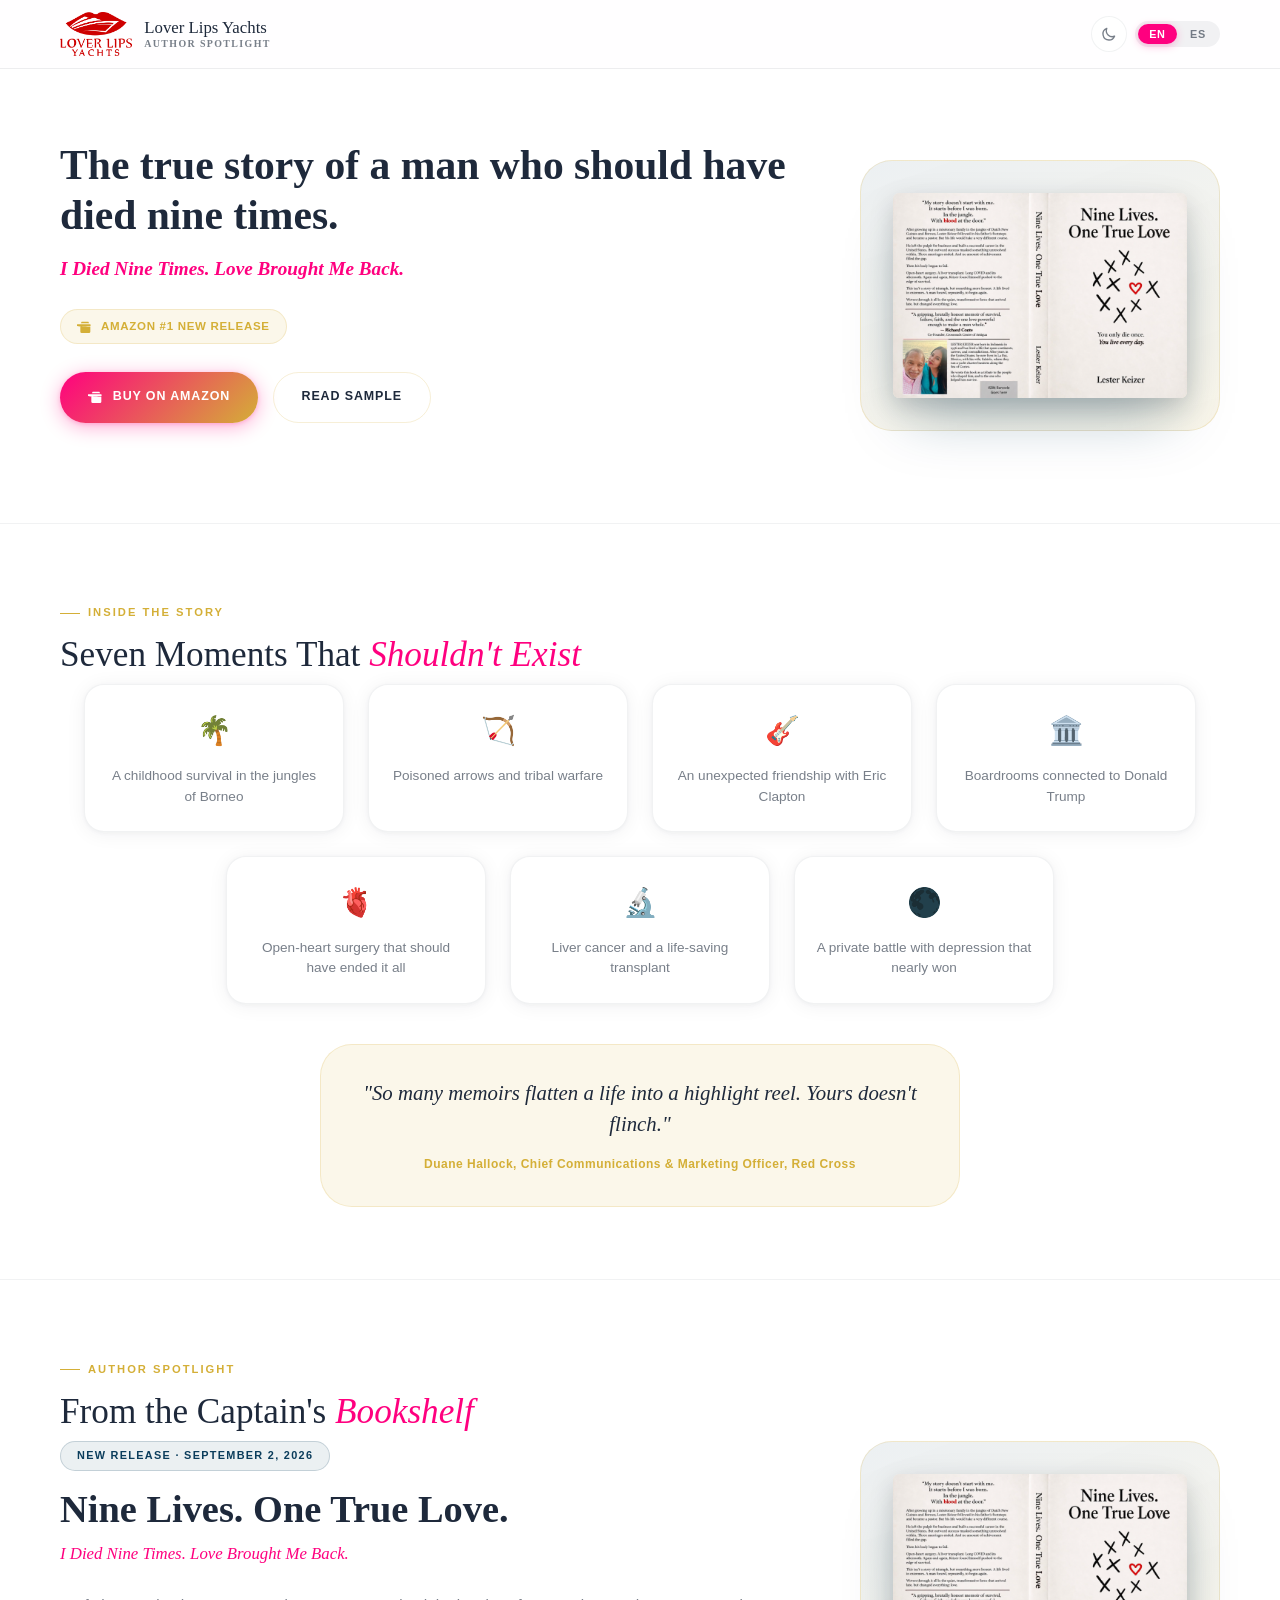
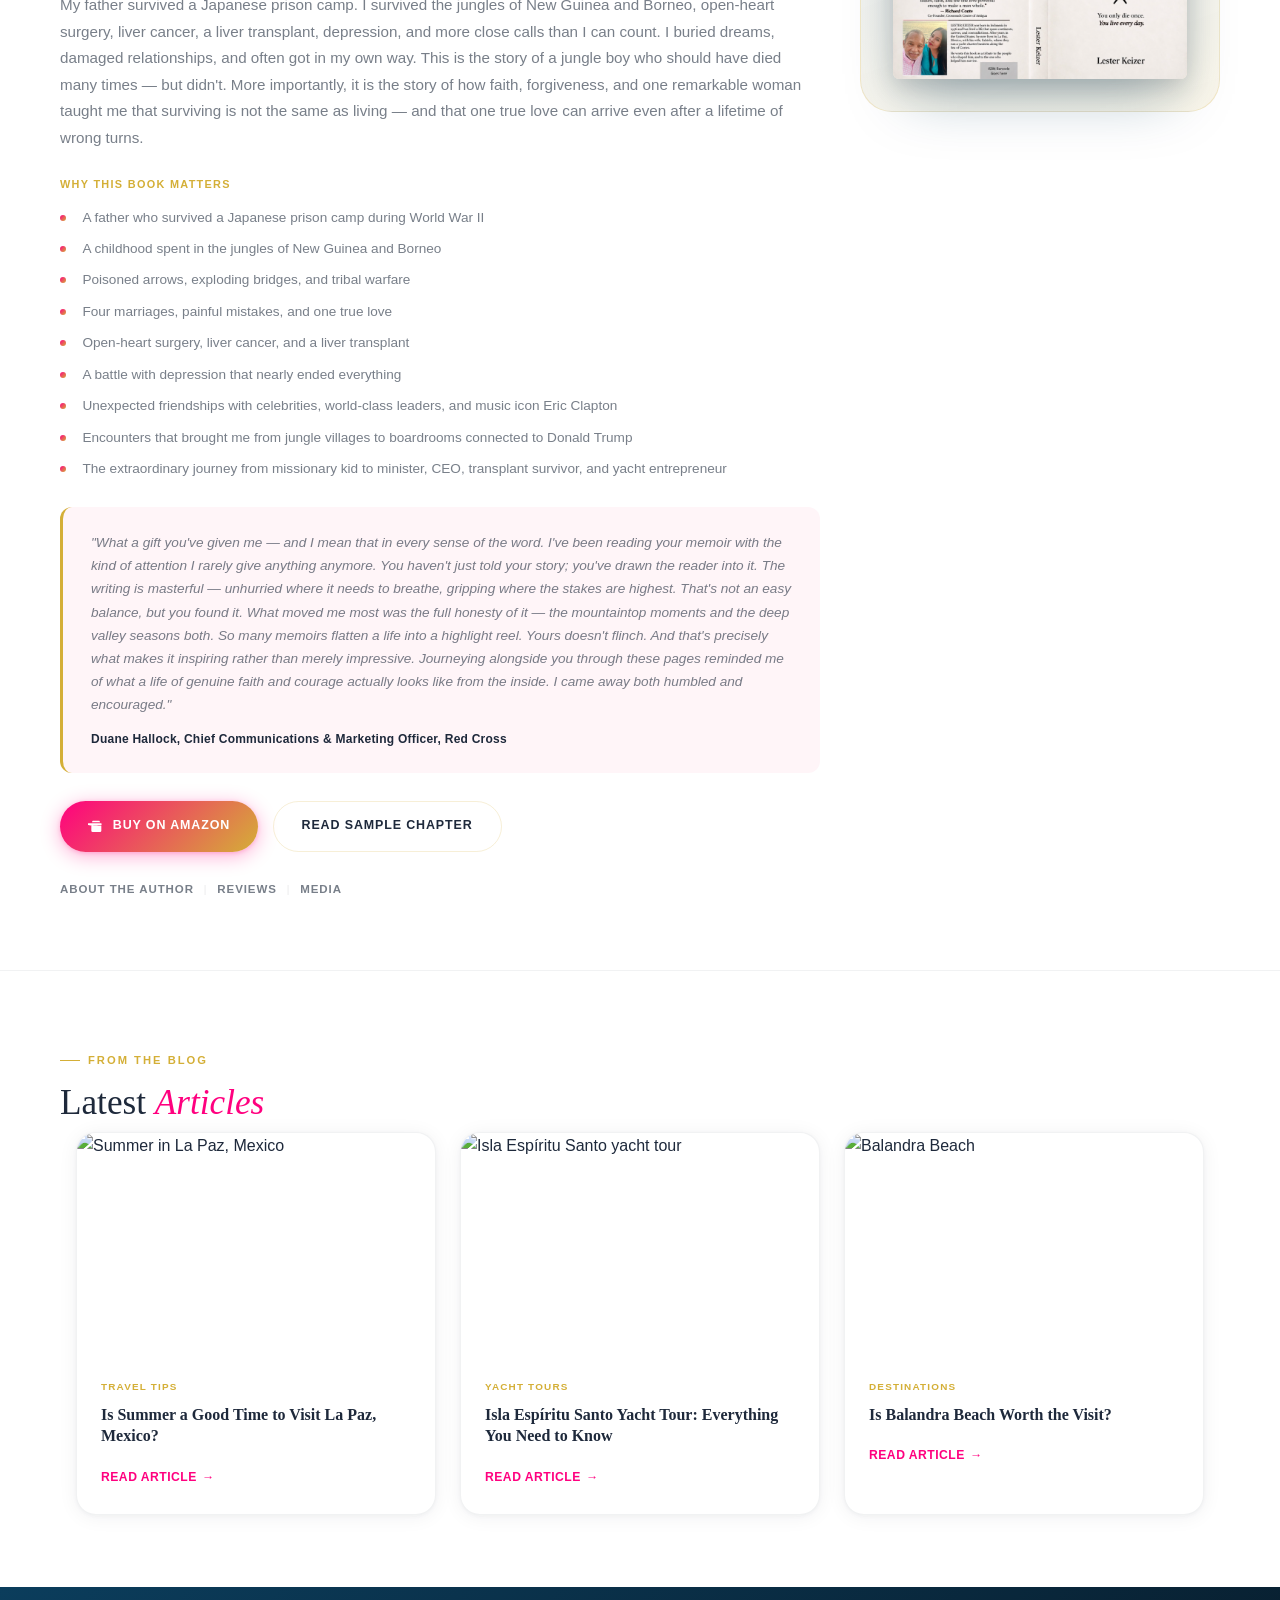
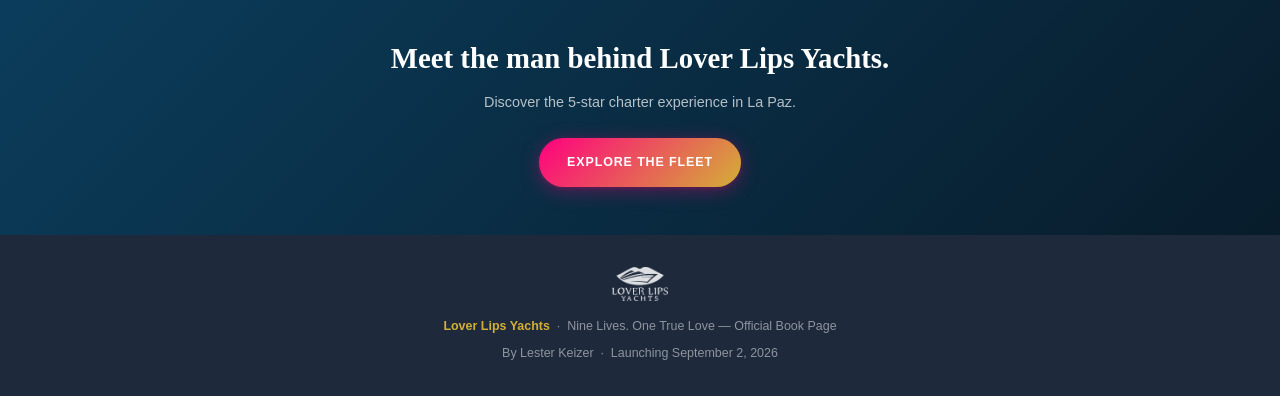
==== commit 4282cacd: "https://lly.tourfindy.com/strategy.php https://lly.tourfindy.com/strategy.php" ====
--- a/book.html
+++ b/book.html
@@ -59,6 +59,156 @@
   <main>
 
     <!-- ═══════════════════════════════════════════════════════════════
+         BOOK HERO — Headline, Authority Ribbon & Primary CTA
+    ═══════════════════════════════════════════════════════════════ -->
+    <section class="section section-white book-hero" aria-labelledby="book-hero-title">
+      <div class="container">
+        <div class="book-hero-inner">
+
+          <div class="book-hero-copy">
+            <h1 class="book-hero-title" id="book-hero-title">
+              <span data-lang="en">The true story of a man who should have died nine times.</span>
+              <span data-lang="es">La historia real de un hombre que debería haber muerto nueve veces.</span>
+            </h1>
+            <h2 class="book-hero-subtitle">
+              <span data-lang="en">I Died Nine Times. Love Brought Me Back.</span>
+              <span data-lang="es">Morí Nueve Veces. El Amor Me Trajo de Vuelta.</span>
+            </h2>
+
+            <!-- Authority ribbon: Amazon badge + reserved slots for press/corporate logos -->
+            <div class="book-authority-ribbon">
+              <span class="book-authority-badge">
+                <svg xmlns="http://www.w3.org/2000/svg" viewBox="0 0 24 24" fill="currentColor"><path d="M7 4h10l1.2 2.4H5.8L7 4zm-2.5 4h15a1 1 0 0 1 1 1v.6c0 .4-.3.7-.7.8-2.2.6-5.8 1.1-9.8 1.1s-7.6-.5-9.8-1.1c-.4-.1-.7-.4-.7-.8V9a1 1 0 0 1 1-1zM5 11.2c2.4.5 5.2.8 7.5.8s5.1-.3 7.5-.8V19a2 2 0 0 1-2 2H7a2 2 0 0 1-2-2v-7.8z"/></svg>
+                <span data-lang="en">Amazon #1 New Release</span>
+                <span data-lang="es">#1 Nuevo Lanzamiento en Amazon</span>
+              </span>
+              <!-- Reserved for press/corporate logos once supplied — never fabricate "as seen in" placements -->
+              <div class="book-authority-logos" aria-hidden="true"></div>
+            </div>
+
+            <div class="book-feature-cta">
+              <a
+                href="https://www.amazon.com/dp/ASIN_PLACEHOLDER"
+                class="book-btn book-btn--primary"
+                target="_blank"
+                rel="noopener noreferrer"
+                aria-label="Buy Nine Lives. One True Love on Amazon"
+              >
+                <svg xmlns="http://www.w3.org/2000/svg" viewBox="0 0 24 24" fill="currentColor"><path d="M7 4h10l1.2 2.4H5.8L7 4zm-2.5 4h15a1 1 0 0 1 1 1v.6c0 .4-.3.7-.7.8-2.2.6-5.8 1.1-9.8 1.1s-7.6-.5-9.8-1.1c-.4-.1-.7-.4-.7-.8V9a1 1 0 0 1 1-1zM5 11.2c2.4.5 5.2.8 7.5.8s5.1-.3 7.5-.8V19a2 2 0 0 1-2 2H7a2 2 0 0 1-2-2v-7.8z"/></svg>
+                <span data-lang="en">Buy on Amazon</span>
+                <span data-lang="es">Comprar en Amazon</span>
+              </a>
+              <a href="#book-feature-title" class="book-btn book-btn--secondary">
+                <span data-lang="en">Read Sample</span>
+                <span data-lang="es">Leer Muestra</span>
+              </a>
+            </div>
+          </div>
+
+          <div class="book-hero-visual">
+            <div class="book-feature-frame">
+              <img
+                src="assets/img/nine_live.png"
+                alt="Nine Lives. One True Love — book cover by Lester Keizer"
+                class="book-feature-cover"
+                loading="lazy"
+              />
+            </div>
+          </div>
+
+        </div>
+      </div>
+    </section>
+
+    <!-- ═══════════════════════════════════════════════════════════════
+         CURIOSITY GRID — ARF-Grid (canonical: flex + wrap + centered)
+    ═══════════════════════════════════════════════════════════════ -->
+    <section class="section section-truth" aria-labelledby="curiosity-title">
+      <div class="container">
+
+        <p class="section-label">
+          <span data-lang="en">Inside the Story</span>
+          <span data-lang="es">Dentro de la Historia</span>
+        </p>
+        <h2 class="section-title" id="curiosity-title">
+          <span data-lang="en">Seven Moments That <em>Shouldn't Exist</em></span>
+          <span data-lang="es">Siete Momentos Que <em>No Deberían Existir</em></span>
+        </h2>
+
+        <div class="arf-grid">
+
+          <div class="curiosity-card">
+            <div class="curiosity-icon">🌴</div>
+            <p class="curiosity-text">
+              <span data-lang="en">A childhood survival in the jungles of Borneo</span>
+              <span data-lang="es">Una infancia de supervivencia en las selvas de Borneo</span>
+            </p>
+          </div>
+
+          <div class="curiosity-card">
+            <div class="curiosity-icon">🏹</div>
+            <p class="curiosity-text">
+              <span data-lang="en">Poisoned arrows and tribal warfare</span>
+              <span data-lang="es">Flechas envenenadas y guerras tribales</span>
+            </p>
+          </div>
+
+          <div class="curiosity-card">
+            <div class="curiosity-icon">🎸</div>
+            <p class="curiosity-text">
+              <span data-lang="en">An unexpected friendship with Eric Clapton</span>
+              <span data-lang="es">Una amistad inesperada con Eric Clapton</span>
+            </p>
+          </div>
+
+          <div class="curiosity-card">
+            <div class="curiosity-icon">🏛️</div>
+            <p class="curiosity-text">
+              <span data-lang="en">Boardrooms connected to Donald Trump</span>
+              <span data-lang="es">Salas de juntas conectadas con Donald Trump</span>
+            </p>
+          </div>
+
+          <div class="curiosity-card">
+            <div class="curiosity-icon">🫀</div>
+            <p class="curiosity-text">
+              <span data-lang="en">Open-heart surgery that should have ended it all</span>
+              <span data-lang="es">Una cirugía de corazón abierto que debió terminarlo todo</span>
+            </p>
+          </div>
+
+          <div class="curiosity-card">
+            <div class="curiosity-icon">🔬</div>
+            <p class="curiosity-text">
+              <span data-lang="en">Liver cancer and a life-saving transplant</span>
+              <span data-lang="es">Cáncer de hígado y un trasplante que salvó su vida</span>
+            </p>
+          </div>
+
+          <div class="curiosity-card">
+            <div class="curiosity-icon">🌑</div>
+            <p class="curiosity-text">
+              <span data-lang="en">A private battle with depression that nearly won</span>
+              <span data-lang="es">Una batalla privada contra la depresión que casi ganó</span>
+            </p>
+          </div>
+
+        </div><!-- /arf-grid -->
+
+        <!-- Pull Quote VIP — Champagne Gold frame -->
+        <blockquote class="pull-quote-vip">
+          <p data-lang="en">"So many memoirs flatten a life into a highlight reel. Yours doesn't flinch."</p>
+          <p data-lang="es">"Tantas memorias reducen una vida a un resumen de mejores momentos. La tuya no se aparta de nada."</p>
+          <footer class="pull-quote-vip-author">
+            <span data-lang="en">Duane Hallock, Chief Communications &amp; Marketing Officer, Red Cross</span>
+            <span data-lang="es">Duane Hallock, Director de Comunicación y Marketing, Cruz Roja</span>
+          </footer>
+        </blockquote>
+
+      </div>
+    </section>
+
+    <!-- ═══════════════════════════════════════════════════════════════
          FEATURED BOOK — Nine Lives. One True Love
     ═══════════════════════════════════════════════════════════════ -->
     <section class="section section-white" aria-labelledby="book-feature-title">
@@ -249,6 +399,26 @@
       </div>
     </section>
 
+    <!-- ═══════════════════════════════════════════════════════════════
+         BRIDGE BANNER — Meet the Man Behind the Brand
+    ═══════════════════════════════════════════════════════════════ -->
+    <section class="book-bridge-banner" aria-labelledby="bridge-title">
+      <div class="container">
+        <h2 class="book-bridge-title" id="bridge-title">
+          <span data-lang="en">Meet the man behind Lover Lips Yachts.</span>
+          <span data-lang="es">Conoce al hombre detrás de Lover Lips Yachts.</span>
+        </h2>
+        <p class="book-bridge-text">
+          <span data-lang="en">Discover the 5-star charter experience in La Paz.</span>
+          <span data-lang="es">Descubre la experiencia de charter 5 estrellas en La Paz.</span>
+        </p>
+        <a href="https://loverlipsyachts.com/" class="book-btn book-btn--primary" target="_blank" rel="noopener noreferrer">
+          <span data-lang="en">Explore the Fleet</span>
+          <span data-lang="es">Explorar la Flota</span>
+        </a>
+      </div>
+    </section>
+
   </main>
 
   <!-- ═══════════════════════════════════════════════════════════════
@@ -272,6 +442,11 @@
     </div>
   </footer>
 
+  <!-- Floating "Back to Top" — hidden until scroll > 300px (see main.js) -->
+  <button id="back-to-top" class="back-to-top" aria-label="Back to top" type="button">
+    <svg xmlns="http://www.w3.org/2000/svg" fill="none" viewBox="0 0 24 24" stroke="currentColor" stroke-width="2.5"><path stroke-linecap="round" stroke-linejoin="round" d="M5 15l7-7 7 7"/></svg>
+  </button>
+
   <script src="assets/js/main.js" defer></script>
 
 </body>
--- a/assets/css/style.css
+++ b/assets/css/style.css
@@ -635,6 +635,13 @@
   grid-column: 1 / -1;
   border: 1px solid var(--gold-20);
   background: linear-gradient(135deg, var(--surface) 60%, var(--gold-10) 150%);
+}
+
+/* Report E — Strategic business plan card (visually distinct from dev reports) */
+.report-card--strategic {
+  grid-column: 1 / -1;
+  border: 1.5px dashed var(--gold-20);
+  background: linear-gradient(135deg, var(--navy-10) 0%, var(--surface) 55%);
 }
 .report-number--gold {
   background: var(--gold-10);
@@ -2202,3 +2209,216 @@
 }
 .gate-lang button:hover { color: var(--pink); }
 .gate-lang span { color: var(--ink-30); font-size: .7rem; }
+
+/* ─────────────────────────────────────────────────────────────────────
+   23. BOOK.HTML — HERO, AUTHORITY RIBBON, CURIOSITY GRID, PULL QUOTE,
+       BRIDGE BANNER, BACK-TO-TOP
+───────────────────────────────────────────────────────────────────── */
+
+/* ── Hero ── */
+.book-hero-inner {
+  display: grid;
+  gap: 2rem;
+  align-items: center;
+}
+.book-hero-title {
+  font-family: var(--font-display);
+  font-size: clamp(1.6rem, 5vw, 2.6rem);
+  font-weight: 700;
+  color: var(--ink);
+  line-height: 1.2;
+  margin-bottom: .85rem;
+}
+.book-hero-subtitle {
+  font-family: var(--font-display);
+  font-style: italic;
+  font-size: clamp(1rem, 2.4vw, 1.2rem);
+  color: var(--pink);
+  margin-bottom: 1.5rem;
+}
+.book-hero-visual { display: flex; justify-content: center; }
+
+/* ── Authority Ribbon ── */
+.book-authority-ribbon {
+  display: flex;
+  flex-wrap: wrap;
+  align-items: center;
+  gap: 1rem;
+  margin-bottom: 1.75rem;
+}
+.book-authority-badge {
+  display: inline-flex;
+  align-items: center;
+  gap: .5rem;
+  font-size: .72rem;
+  font-weight: 700;
+  letter-spacing: .06em;
+  text-transform: uppercase;
+  color: var(--gold);
+  background: var(--gold-10);
+  border: 1px solid var(--gold-20);
+  border-radius: var(--r-full);
+  padding: .45rem 1rem;
+}
+.book-authority-badge svg { width: 16px; height: 16px; }
+.book-authority-logos {
+  display: flex;
+  align-items: center;
+  gap: 1.25rem;
+  flex-wrap: wrap;
+}
+
+/* ── Curiosity Grid (children of the canonical .arf-grid parent) ── */
+.curiosity-card {
+  flex: 1 1 220px;
+  max-width: 260px;
+  background: var(--surface);
+  border: 1px solid var(--ink-10);
+  border-radius: var(--r-lg);
+  padding: 1.5rem 1.25rem;
+  text-align: center;
+  box-shadow: var(--sh-card);
+  transition: transform var(--ease), box-shadow var(--ease);
+}
+.curiosity-card:hover {
+  transform: translateY(-4px);
+  box-shadow: var(--sh-hover);
+}
+.curiosity-icon { font-size: 1.75rem; margin-bottom: .75rem; }
+.curiosity-text {
+  font-size: .85rem;
+  color: var(--ink-60);
+  line-height: 1.5;
+}
+
+/* ── Pull Quote VIP — Champagne Gold frame ── */
+.pull-quote-vip {
+  margin: 2.5rem auto 0;
+  max-width: 640px;
+  text-align: center;
+  padding: 2rem 1.75rem;
+  border: 1.5px solid var(--gold-20);
+  border-radius: var(--r-xl);
+  background: var(--gold-10);
+}
+.pull-quote-vip p {
+  font-family: var(--font-display);
+  font-style: italic;
+  font-size: clamp(1.05rem, 2.6vw, 1.3rem);
+  color: var(--ink);
+  line-height: 1.5;
+  margin-bottom: 1rem;
+}
+.pull-quote-vip-author {
+  font-size: .75rem;
+  font-weight: 700;
+  letter-spacing: .04em;
+  color: var(--gold);
+}
+
+/* ── Bridge Banner ── */
+.book-bridge-banner {
+  padding-block: 3rem;
+  text-align: center;
+  background: linear-gradient(135deg, var(--navy) 0%, #081C2B 100%);
+}
+.book-bridge-title {
+  font-family: var(--font-display);
+  font-size: clamp(1.3rem, 3.5vw, 1.8rem);
+  color: #fff;
+  margin-bottom: .65rem;
+}
+.book-bridge-text {
+  font-size: .9rem;
+  color: rgba(255,255,255,.7);
+  margin-bottom: 1.5rem;
+}
+
+/* ── Back to Top ── */
+.back-to-top {
+  position: fixed;
+  right: 1.5rem;
+  bottom: 1.5rem;
+  width: 46px;
+  height: 46px;
+  display: flex;
+  align-items: center;
+  justify-content: center;
+  border: none;
+  border-radius: 50%;
+  background: var(--pink);
+  color: #fff;
+  cursor: pointer;
+  box-shadow: 0 4px 20px rgba(255,0,127,.32);
+  opacity: 0;
+  visibility: hidden;
+  transform: translateY(10px);
+  transition: opacity var(--ease), transform var(--ease), visibility var(--ease);
+  z-index: 80; /* intentionally below any future AI chat widget (those typically run 1000+) */
+}
+.back-to-top.visible {
+  opacity: 1;
+  visibility: visible;
+  transform: translateY(0);
+}
+.back-to-top svg { width: 20px; height: 20px; }
+.back-to-top:hover { background: #e0006e; }
+
+/* ─────────────────────────────────────────────────────────────────────
+   24. RESPONSIVE — BOOK.HTML (min-width: 860px)
+───────────────────────────────────────────────────────────────────── */
+@media (min-width: 860px) {
+  .book-hero-inner {
+    grid-template-columns: 1fr 360px;
+  }
+}
+
+/* ─────────────────────────────────────────────────────────────────────
+   25. STRATEGY.PHP — back-nav spacing + Report E cover frame
+───────────────────────────────────────────────────────────────────── */
+.strategy-back-nav { margin-bottom: 1.25rem; display: inline-flex; }
+
+.report-strategic-inner {
+  display: grid;
+  gap: 1.5rem;
+}
+.report-strategic-cover {
+  display: flex;
+  justify-content: center;
+}
+.report-strategic-cover img {
+  width: 100%;
+  max-width: 220px;
+  border-radius: var(--r-sm);
+  box-shadow: var(--sh-card);
+}
+.report-strategic-gold-btn {
+  display: inline-flex;
+  align-items: center;
+  justify-content: center;
+  gap: .5rem;
+  font-size: .78rem;
+  font-weight: 700;
+  letter-spacing: .06em;
+  text-transform: uppercase;
+  color: #fff;
+  background: var(--gold);
+  border-radius: var(--r-full);
+  padding: .85rem 1.5rem;
+  text-decoration: none;
+  margin-top: 1.25rem;
+  transition: var(--ease);
+}
+.report-strategic-gold-btn:hover {
+  background: #c9a52e;
+  transform: translateY(-2px);
+  box-shadow: 0 8px 32px rgba(212,175,55,.4);
+  color: #fff;
+}
+
+@media (min-width: 640px) {
+  .report-strategic-inner {
+    grid-template-columns: 220px 1fr;
+    align-items: start;
+  }
+}
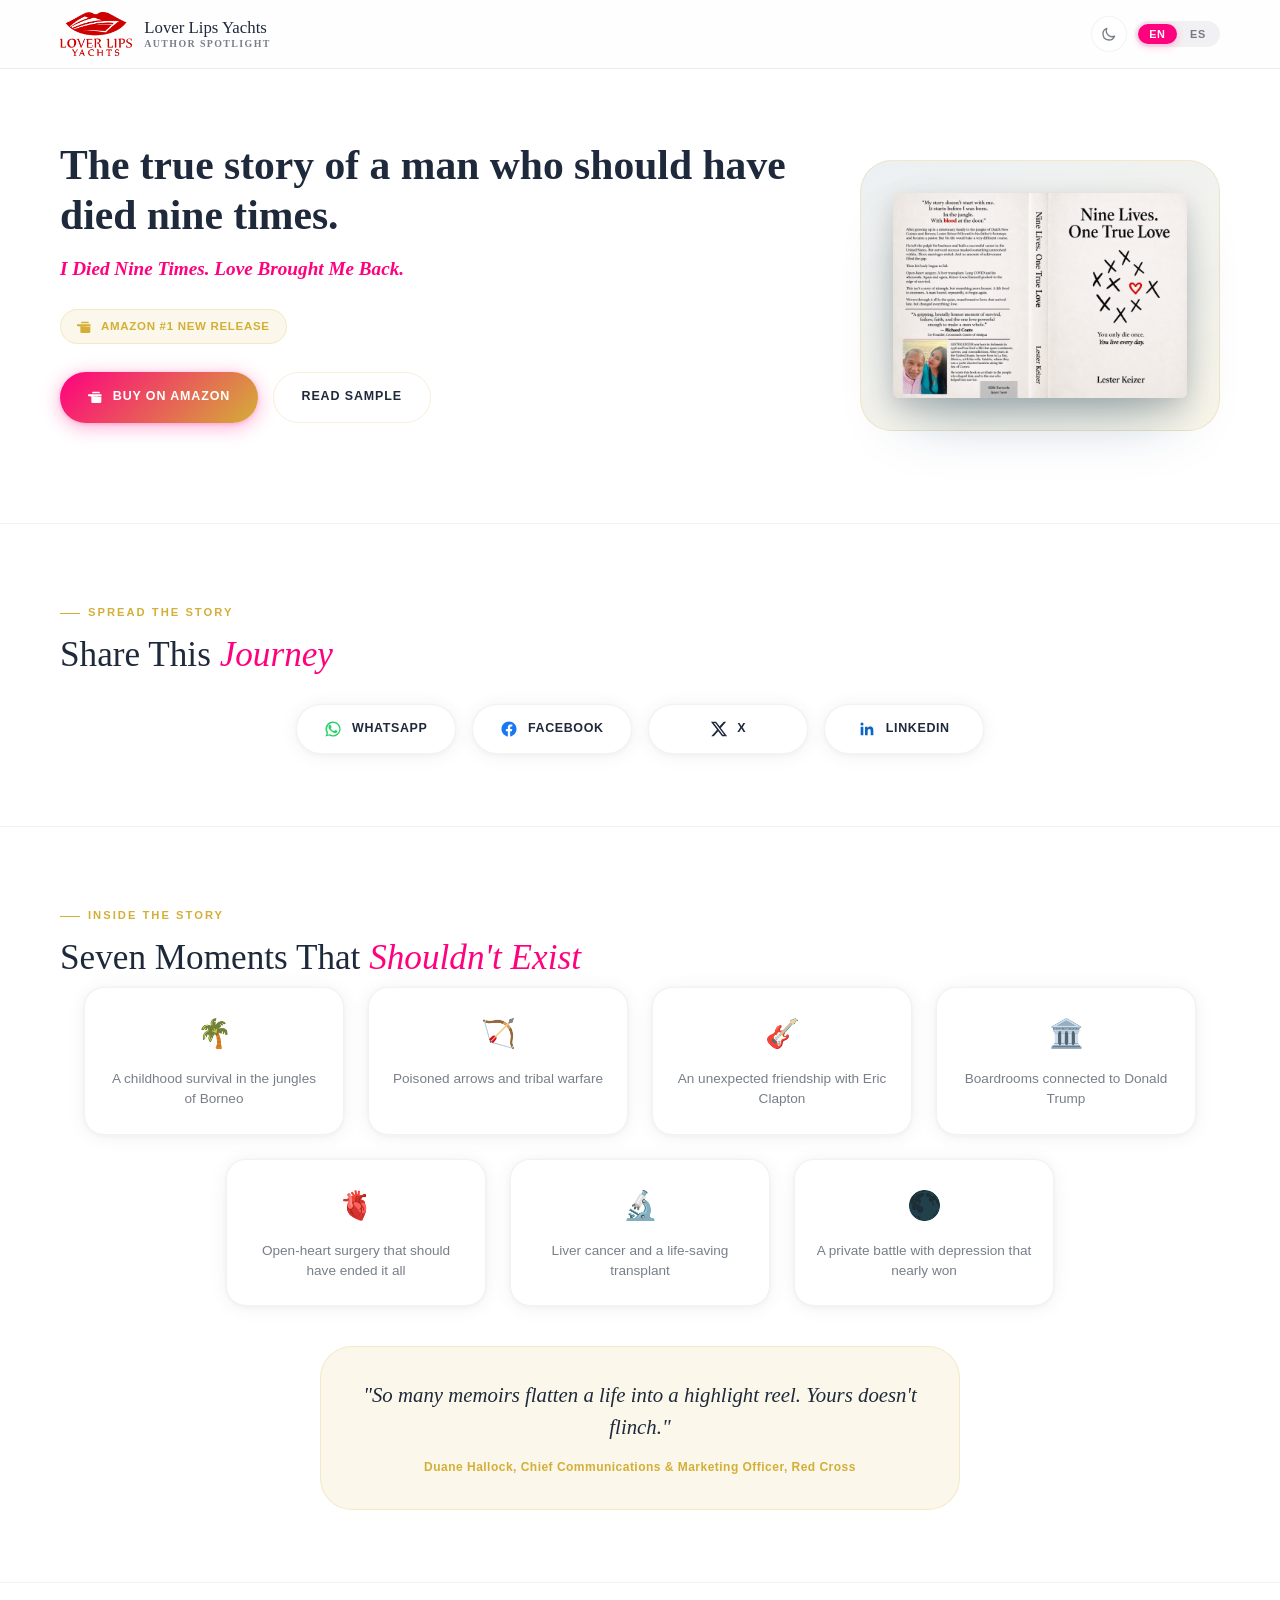
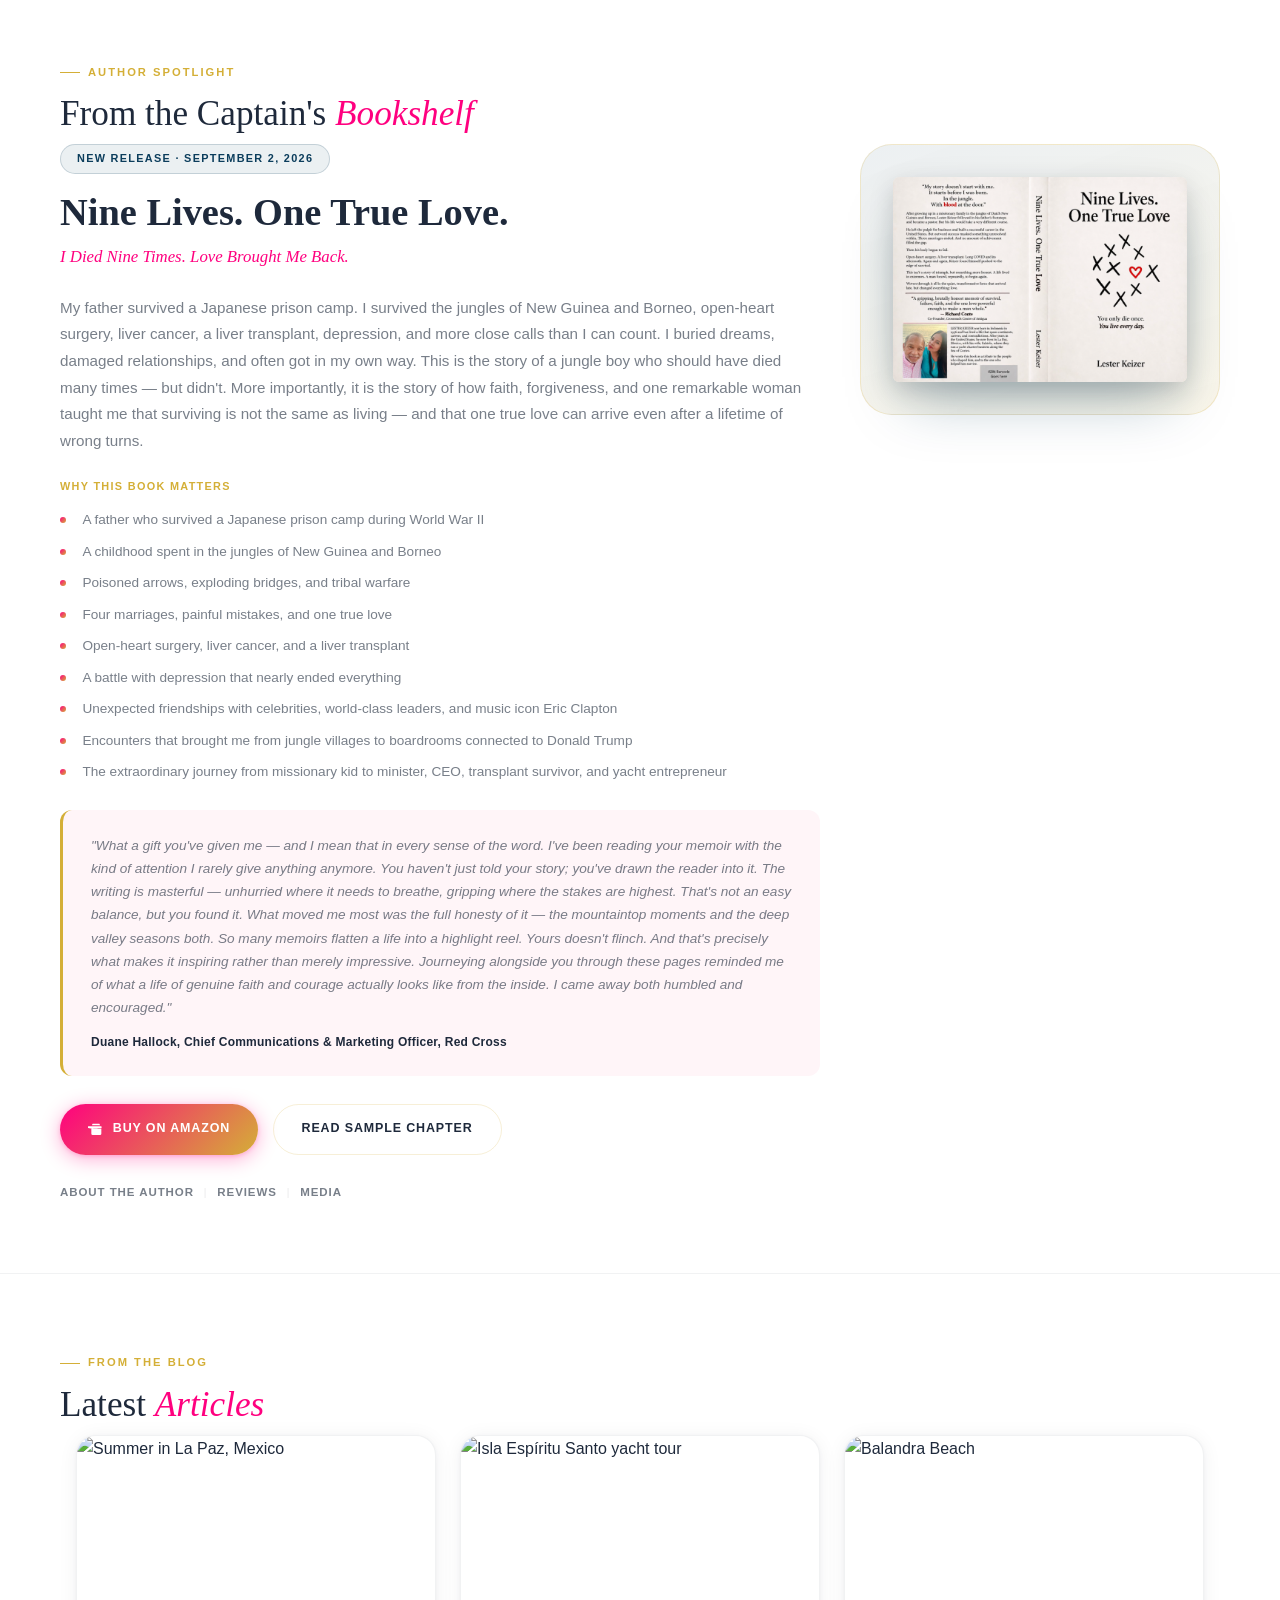
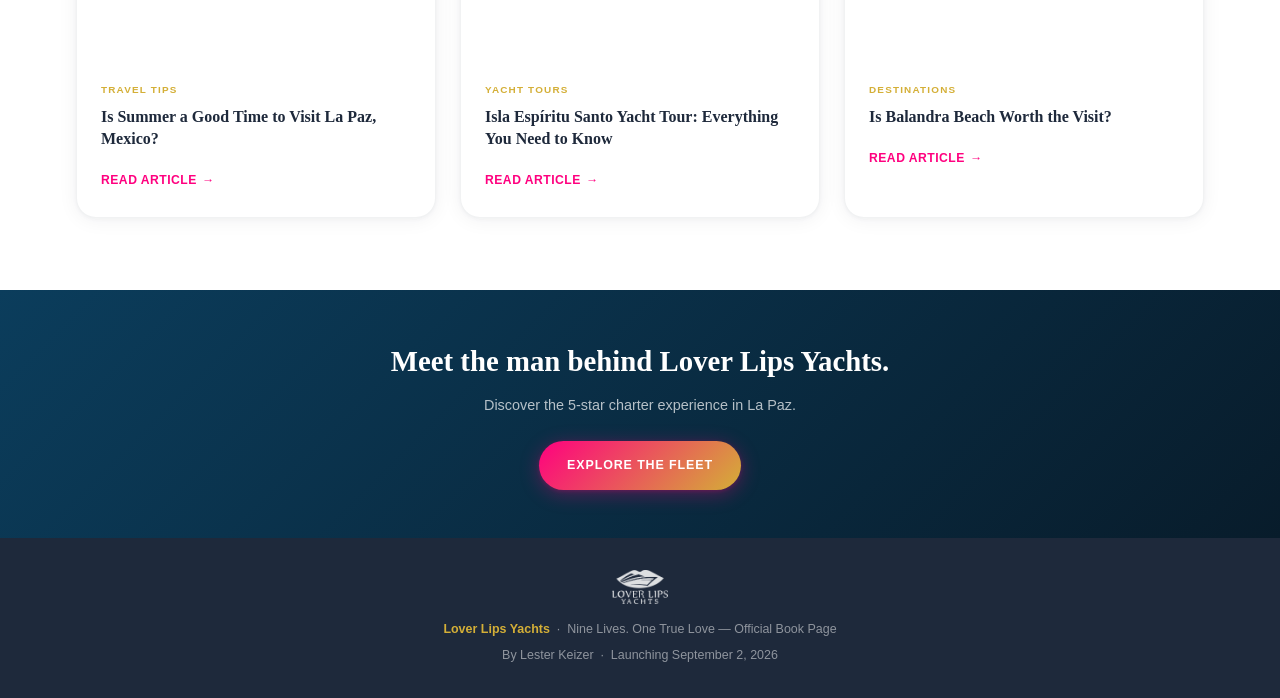
==== commit 8366abc5: "NUEVO REPORTE Y PRECIO DE LOS ULTIMOS TRABAJOS NUEVO REPORTE Y PRECIO DE LOS ULTIMOS TRABAJOS" ====
--- a/book.html
+++ b/book.html
@@ -7,6 +7,7 @@
   <meta name="robots" content="index, follow" />
   <title>Nine Lives. One True Love — by Lester Keizer</title>
   <link rel="stylesheet" href="assets/css/style.css" />
+  <link rel="icon" type="image/png" href="assets/img/logo.png" />
   <!-- Blocking: applies saved theme before first paint — prevents flash -->
   <script src="assets/js/theme-init.js"></script>
 </head>
@@ -115,6 +116,77 @@
               />
             </div>
           </div>
+
+        </div>
+      </div>
+    </section>
+
+    <!-- ═══════════════════════════════════════════════════════════════
+         SHARE WIDGET — ARF-Grid (canonical: flex + wrap + centered)
+         Parent: .share-grid (display:flex, wrap, justify-content:center)
+         Children: .share-btn (responsive flex-basis, atomic hover lift)
+    ═══════════════════════════════════════════════════════════════ -->
+    <section class="section section-white" aria-labelledby="share-title">
+      <div class="container">
+
+        <p class="section-label">
+          <span data-lang="en">Spread the Story</span>
+          <span data-lang="es">Comparte la Historia</span>
+        </p>
+        <h2 class="section-title" id="share-title">
+          <span data-lang="en">Share This <em>Journey</em></span>
+          <span data-lang="es">Comparte Este <em>Viaje</em></span>
+        </h2>
+
+        <div class="share-grid">
+
+          <a
+            class="share-btn share-btn--whatsapp"
+            href="https://api.whatsapp.com/send?text=Nine%20Lives.%20One%20True%20Love%20%E2%80%94%20a%20memoir%20by%20Lester%20Keizer%3A%20https%3A%2F%2Floverlipsyachts.com%2Fmy-book%2F"
+            target="_blank"
+            rel="noopener noreferrer"
+            aria-label="Share on WhatsApp"
+          >
+            <svg xmlns="http://www.w3.org/2000/svg" viewBox="0 0 24 24" fill="currentColor"><path d="M17.472 14.382c-.297-.149-1.758-.867-2.03-.967-.273-.099-.471-.148-.67.15-.197.297-.767.966-.94 1.164-.173.199-.347.223-.644.075-1.746-.872-2.888-1.556-4.035-3.528-.305-.526.305-.489.873-1.627.099-.198.05-.371-.05-.52-.099-.149-.668-1.61-.916-2.207-.242-.579-.487-.5-.668-.51-.173-.01-.371-.012-.57-.012-.198 0-.52.074-.792.372-.272.297-1.04 1.016-1.04 2.479 0 1.462 1.064 2.875 1.213 3.074.148.198 2.04 3.112 4.94 4.236 2.901 1.124 2.901.749 3.422.701.52-.05 1.758-.718 2.005-1.413.247-.694.247-1.289.173-1.413-.074-.124-.272-.198-.57-.347z"/><path d="M12.05 2C6.498 2 2 6.498 2 12.05c0 1.949.546 3.766 1.49 5.32L2 22l4.738-1.453a9.96 9.96 0 0 0 5.312 1.503h.004c5.552 0 10.05-4.498 10.05-10.05C22.104 6.498 17.606 2 12.05 2zm0 18.18a8.12 8.12 0 0 1-4.13-1.13l-.296-.176-3.07.941.951-3.083-.193-.317a8.12 8.12 0 0 1-1.222-4.365c0-4.502 3.658-8.16 8.16-8.16 4.502 0 8.16 3.658 8.16 8.16 0 4.502-3.658 8.13-8.36 8.13z"/></svg>
+            <span data-lang="en">WhatsApp</span>
+            <span data-lang="es">WhatsApp</span>
+          </a>
+
+          <a
+            class="share-btn share-btn--facebook"
+            href="https://www.facebook.com/sharer/sharer.php?u=https%3A%2F%2Floverlipsyachts.com%2Fmy-book%2F"
+            target="_blank"
+            rel="noopener noreferrer"
+            aria-label="Share on Facebook"
+          >
+            <svg xmlns="http://www.w3.org/2000/svg" viewBox="0 0 24 24" fill="currentColor"><path d="M22 12.06C22 6.504 17.523 2 12 2S2 6.504 2 12.06c0 5.022 3.657 9.184 8.438 9.94v-7.03H7.898v-2.91h2.54V9.845c0-2.507 1.493-3.89 3.776-3.89 1.094 0 2.238.195 2.238.195v2.46h-1.26c-1.243 0-1.63.773-1.63 1.563v1.877h2.773l-.443 2.91h-2.33V22c4.78-.756 8.438-4.918 8.438-9.94z"/></svg>
+            <span data-lang="en">Facebook</span>
+            <span data-lang="es">Facebook</span>
+          </a>
+
+          <a
+            class="share-btn share-btn--x"
+            href="https://twitter.com/intent/tweet?url=https%3A%2F%2Floverlipsyachts.com%2Fmy-book%2F&amp;text=Nine%20Lives.%20One%20True%20Love%20%E2%80%94%20a%20memoir%20by%20Lester%20Keizer"
+            target="_blank"
+            rel="noopener noreferrer"
+            aria-label="Share on X"
+          >
+            <svg xmlns="http://www.w3.org/2000/svg" viewBox="0 0 24 24" fill="currentColor"><path d="M18.244 2.25h3.308l-7.227 8.26 8.502 11.24H16.17l-5.214-6.817L4.99 21.75H1.68l7.73-8.835L1.254 2.25H8.08l4.713 6.231zm-1.161 17.52h1.833L7.084 4.126H5.117z"/></svg>
+            <span data-lang="en">X</span>
+            <span data-lang="es">X</span>
+          </a>
+
+          <a
+            class="share-btn share-btn--linkedin"
+            href="https://www.linkedin.com/sharing/share-offsite/?url=https%3A%2F%2Floverlipsyachts.com%2Fmy-book%2F"
+            target="_blank"
+            rel="noopener noreferrer"
+            aria-label="Share on LinkedIn"
+          >
+            <svg xmlns="http://www.w3.org/2000/svg" viewBox="0 0 24 24" fill="currentColor"><path d="M20.447 20.452h-3.554v-5.569c0-1.328-.027-3.037-1.852-3.037-1.853 0-2.136 1.445-2.136 2.939v5.667H9.351V9h3.414v1.561h.046c.477-.9 1.637-1.85 3.37-1.85 3.601 0 4.267 2.37 4.267 5.455v6.286zM5.337 7.433a2.062 2.062 0 1 1 0-4.124 2.062 2.062 0 0 1 0 4.124zM7.114 20.452H3.558V9h3.556v11.452z"/></svg>
+            <span data-lang="en">LinkedIn</span>
+            <span data-lang="es">LinkedIn</span>
+          </a>
 
         </div>
       </div>
--- a/assets/css/style.css
+++ b/assets/css/style.css
@@ -2268,6 +2268,52 @@
   flex-wrap: wrap;
 }
 
+/* ── Share Widget — canonical ARF-Grid parent + responsive children ──
+   Parent (.share-grid): display:flex, flex-wrap:wrap, justify-content:center.
+   Children (.share-btn): flexible flex-basis, capped max-width, atomic
+   hover (translateY + shadow/border only — never scale/rotate, so the
+   grid layout never shifts or distorts on hover). ── */
+.share-grid {
+  display: flex;
+  flex-wrap: wrap;
+  justify-content: center;
+  gap: 1rem;
+  margin-top: 1.75rem;
+}
+.share-btn {
+  flex: 0 1 160px;
+  max-width: 200px;
+  display: inline-flex;
+  align-items: center;
+  justify-content: center;
+  gap: .6rem;
+  padding: .85rem 1.5rem;
+  border-radius: var(--r-full);
+  background: var(--surface);
+  border: 1.5px solid var(--ink-10);
+  color: var(--ink);
+  font-size: .78rem;
+  font-weight: 700;
+  letter-spacing: .05em;
+  text-transform: uppercase;
+  text-decoration: none;
+  box-shadow: var(--sh-card);
+  transition: transform var(--ease), box-shadow var(--ease), border-color var(--ease), background var(--ease);
+}
+.share-btn svg { width: 18px; height: 18px; flex-shrink: 0; }
+.share-btn:hover {
+  transform: translateY(-3px);
+  box-shadow: var(--sh-hover);
+}
+.share-btn--whatsapp svg { color: #25D366; }
+.share-btn--whatsapp:hover { border-color: #25D366; background: rgba(37,211,102,.08); }
+.share-btn--facebook svg { color: #1877F2; }
+.share-btn--facebook:hover { border-color: #1877F2; background: rgba(24,119,242,.08); }
+.share-btn--x svg { color: var(--ink); }
+.share-btn--x:hover { border-color: var(--ink); background: var(--ink-10); }
+.share-btn--linkedin svg { color: #0A66C2; }
+.share-btn--linkedin:hover { border-color: #0A66C2; background: rgba(10,102,194,.08); }
+
 /* ── Curiosity Grid (children of the canonical .arf-grid parent) ── */
 .curiosity-card {
   flex: 1 1 220px;
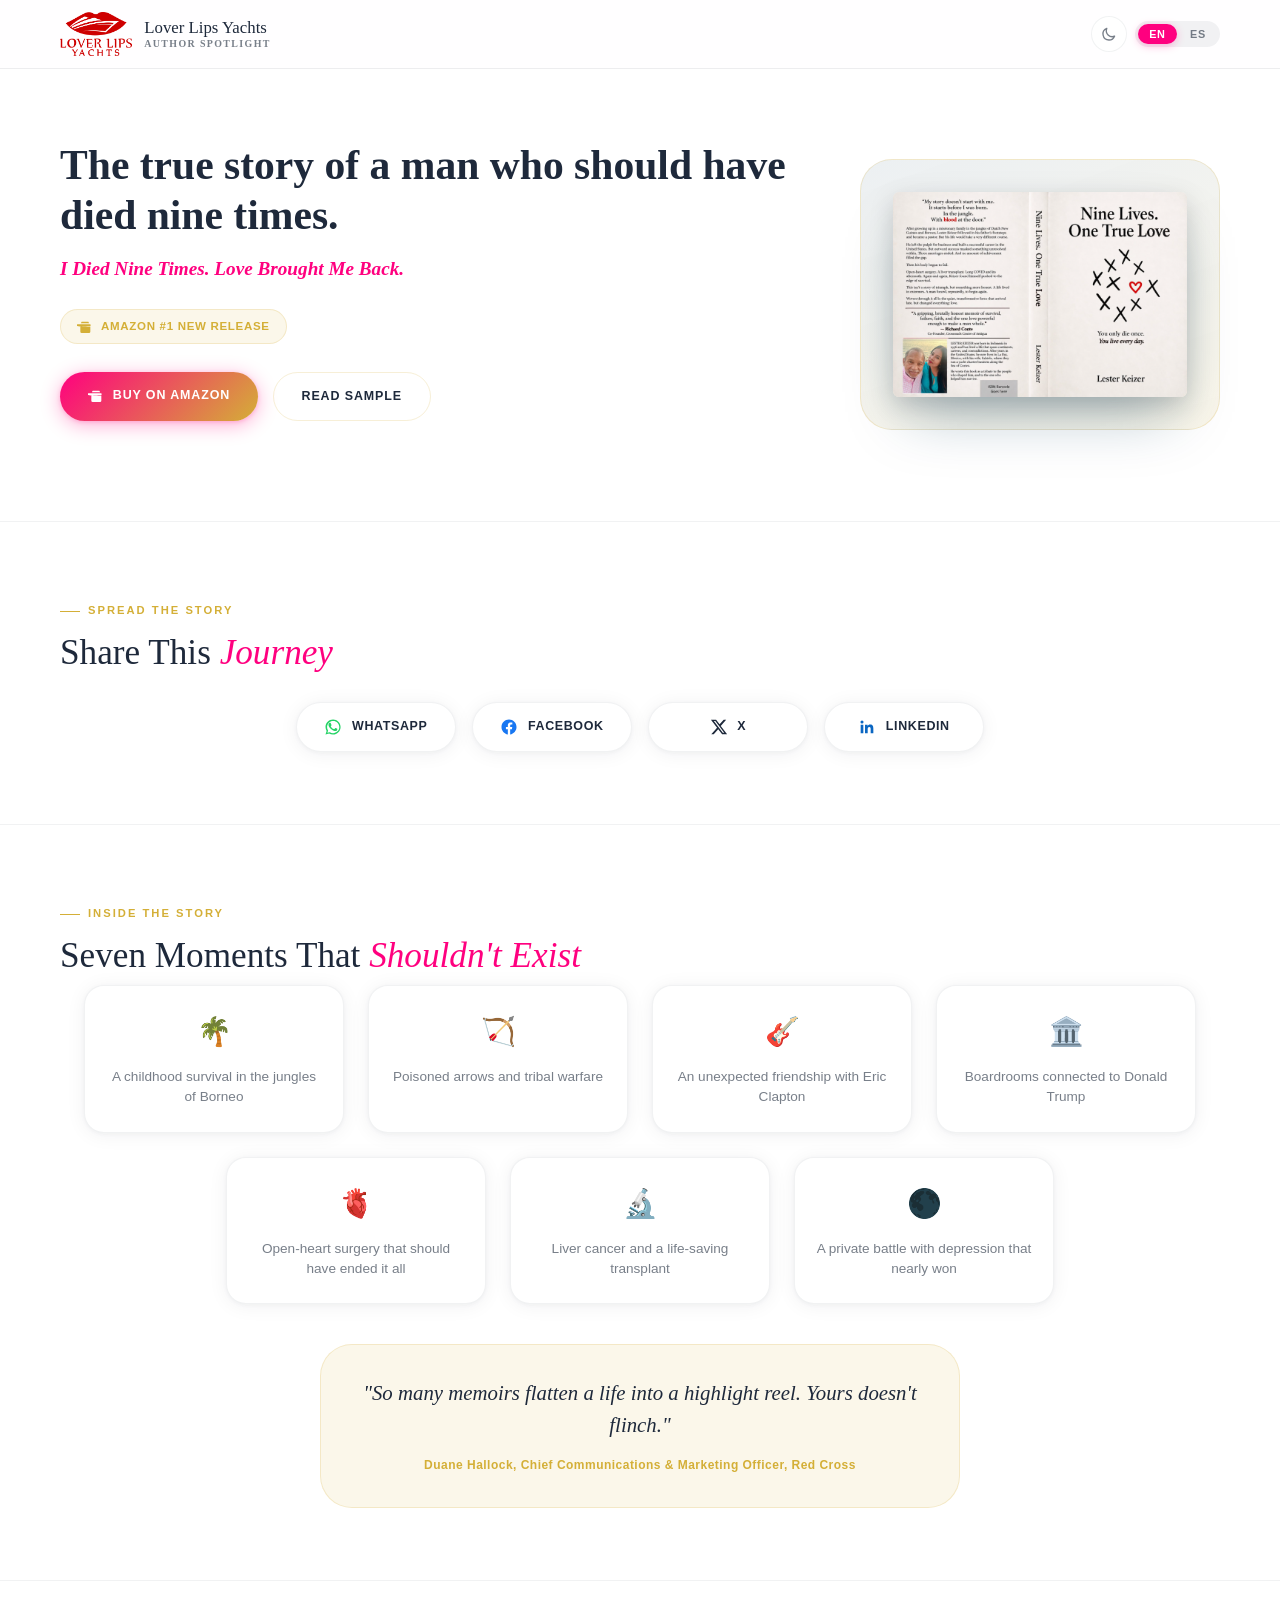
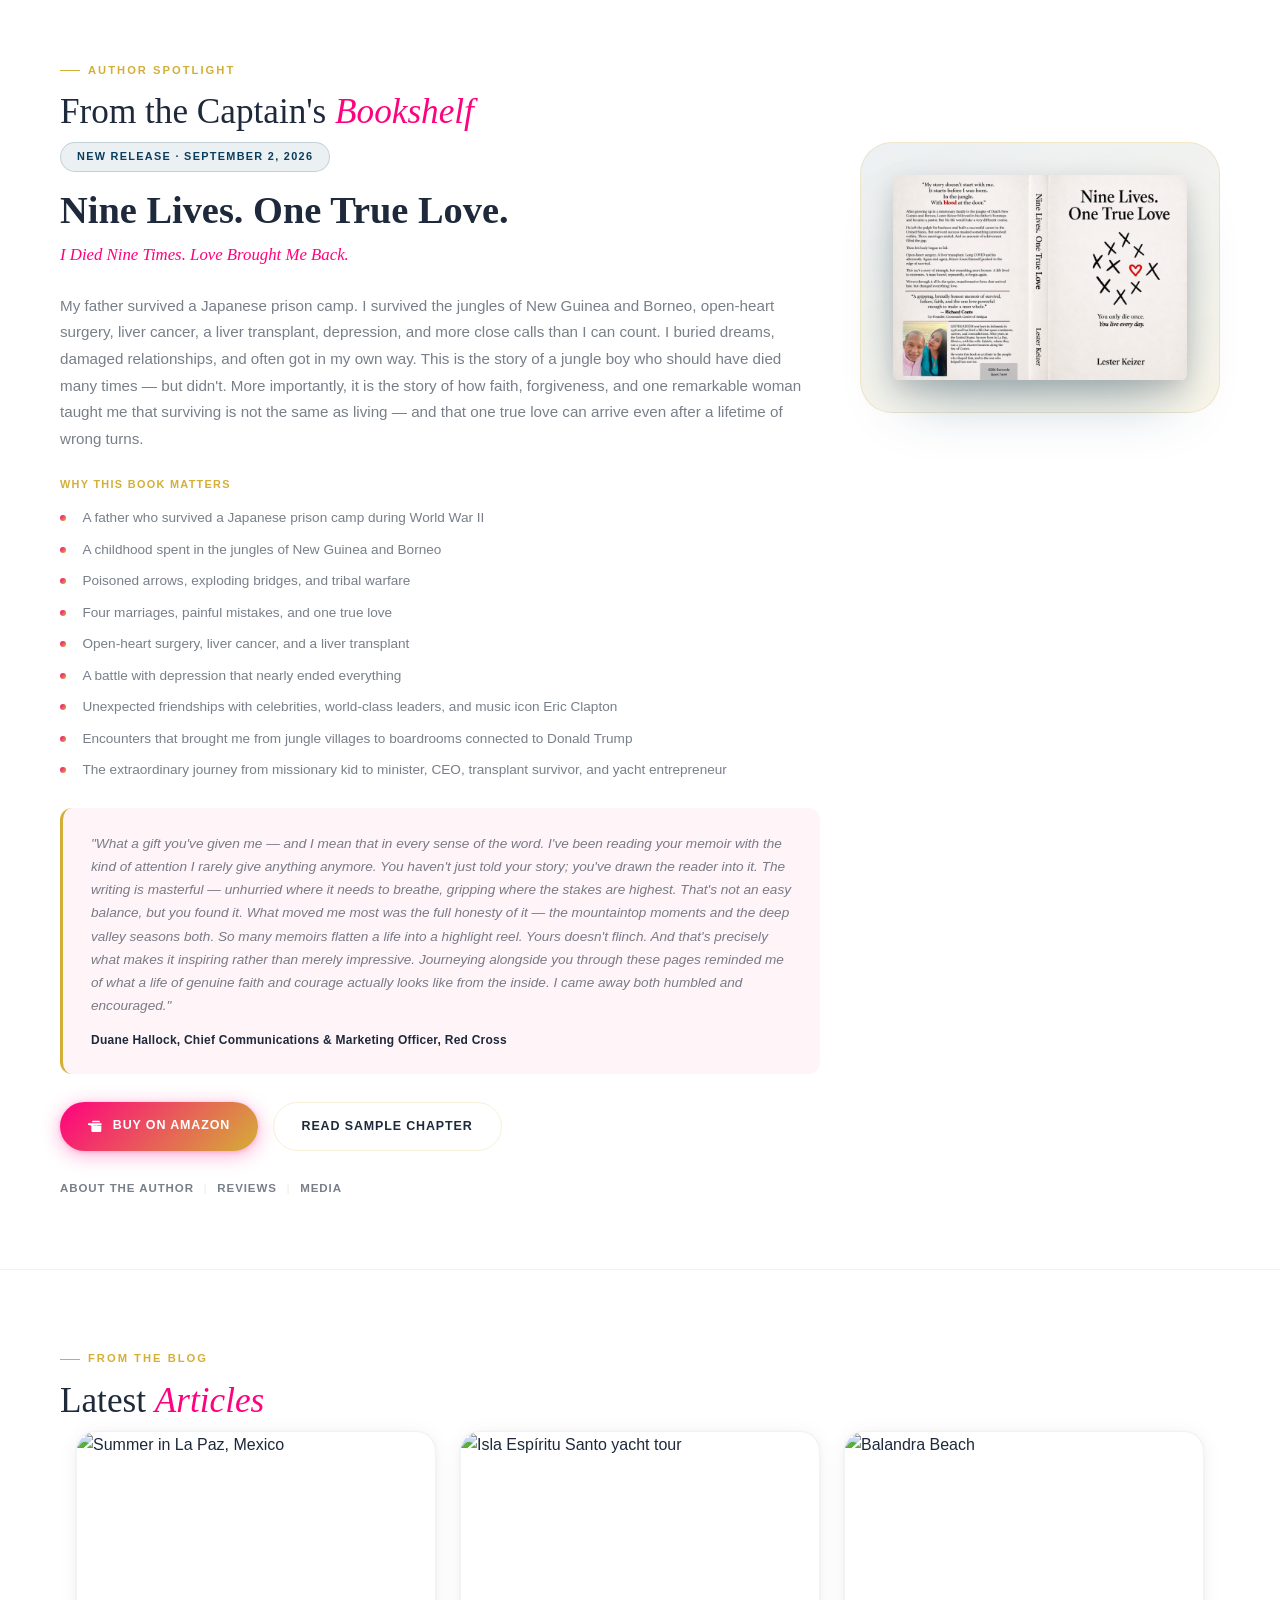
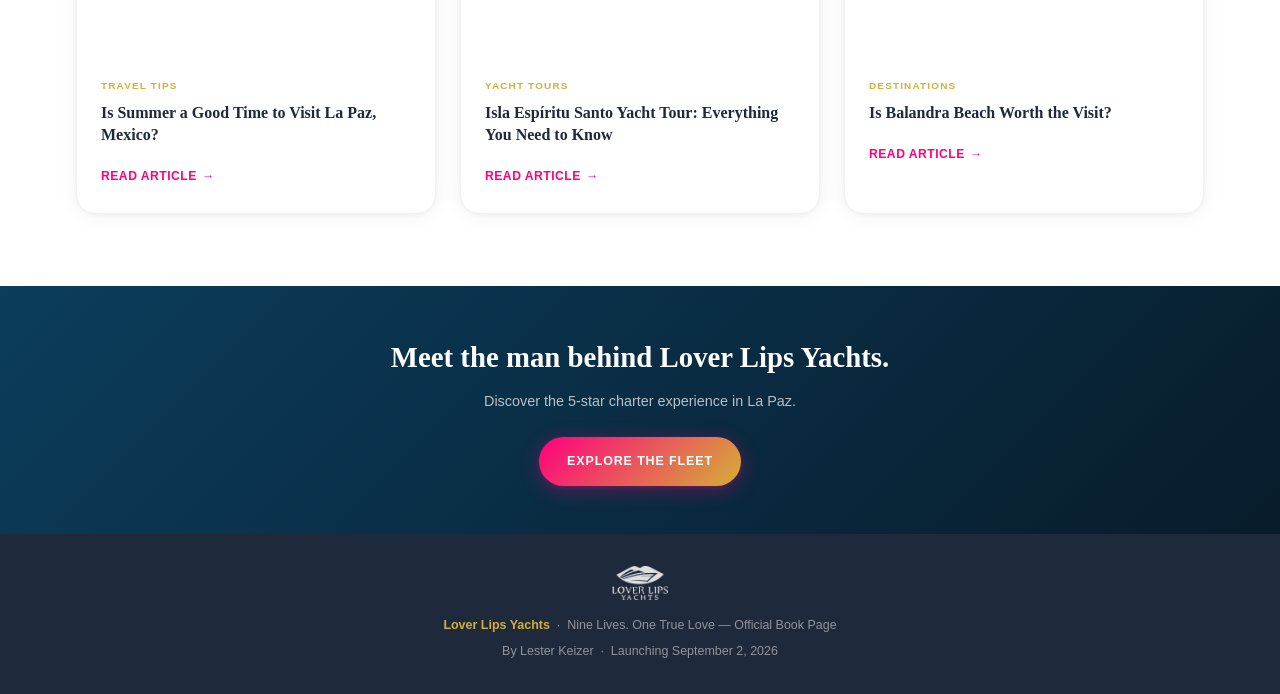
==== commit e2fe1a91: "deploy: production release - isolated cockpit administrative hub and database-driven dynamic book pi" ====
--- a/book.html
+++ b/book.html
@@ -68,12 +68,12 @@
 
           <div class="book-hero-copy">
             <h1 class="book-hero-title" id="book-hero-title">
-              <span data-lang="en">The true story of a man who should have died nine times.</span>
-              <span data-lang="es">La historia real de un hombre que debería haber muerto nueve veces.</span>
+              <span data-lang="en"><!-- LLY:HERO_TITLE_EN:S -->The true story of a man who should have died nine times.<!-- LLY:HERO_TITLE_EN:E --></span>
+              <span data-lang="es"><!-- LLY:HERO_TITLE_ES:S -->La historia real de un hombre que debería haber muerto nueve veces.<!-- LLY:HERO_TITLE_ES:E --></span>
             </h1>
             <h2 class="book-hero-subtitle">
-              <span data-lang="en">I Died Nine Times. Love Brought Me Back.</span>
-              <span data-lang="es">Morí Nueve Veces. El Amor Me Trajo de Vuelta.</span>
+              <span data-lang="en"><!-- LLY:HERO_SUB_EN:S -->I Died Nine Times. Love Brought Me Back.<!-- LLY:HERO_SUB_EN:E --></span>
+              <span data-lang="es"><!-- LLY:HERO_SUB_ES:S -->Morí Nueve Veces. El Amor Me Trajo de Vuelta.<!-- LLY:HERO_SUB_ES:E --></span>
             </h2>
 
             <!-- Authority ribbon: Amazon badge + reserved slots for press/corporate logos -->
@@ -99,10 +99,10 @@
                 <span data-lang="en">Buy on Amazon</span>
                 <span data-lang="es">Comprar en Amazon</span>
               </a>
-              <a href="#book-feature-title" class="book-btn book-btn--secondary">
+              <button type="button" class="book-btn book-btn--secondary" onclick="document.getElementById('lly-chapter-dialog').showModal()">
                 <span data-lang="en">Read Sample</span>
                 <span data-lang="es">Leer Muestra</span>
-              </a>
+              </button>
             </div>
           </div>
 
@@ -208,7 +208,7 @@
         </h2>
 
         <div class="arf-grid">
-
+          <!-- LLY:CURIOSITY_CARDS:S -->
           <div class="curiosity-card">
             <div class="curiosity-icon">🌴</div>
             <p class="curiosity-text">
@@ -264,7 +264,7 @@
               <span data-lang="es">Una batalla privada contra la depresión que casi ganó</span>
             </p>
           </div>
-
+          <!-- LLY:CURIOSITY_CARDS:E -->
         </div><!-- /arf-grid -->
 
         <!-- Pull Quote VIP — Champagne Gold frame -->
@@ -313,12 +313,14 @@
             </p>
 
             <div class="book-feature-synopsis">
+              <!-- LLY:SYNOPSIS:S -->
               <p data-lang="en">
                 My father survived a Japanese prison camp. I survived the jungles of New Guinea and Borneo, open-heart surgery, liver cancer, a liver transplant, depression, and more close calls than I can count. I buried dreams, damaged relationships, and often got in my own way. This is the story of a jungle boy who should have died many times — but didn't. More importantly, it is the story of how faith, forgiveness, and one remarkable woman taught me that surviving is not the same as living — and that one true love can arrive even after a lifetime of wrong turns.
               </p>
               <p data-lang="es">
                 Mi padre sobrevivió a un campo de prisioneros japonés. Yo sobreviví a las selvas de Nueva Guinea y Borneo, una cirugía de corazón abierto, cáncer de hígado, un trasplante de hígado, depresión, y más momentos límite de los que puedo contar. Enterré sueños, dañé relaciones, y muchas veces fui mi propio obstáculo. Esta es la historia de un niño de la selva que debió haber muerto muchas veces — pero no lo hizo. Más importante aún, es la historia de cómo la fe, el perdón y una mujer extraordinaria me enseñaron que sobrevivir no es lo mismo que vivir — y que el amor verdadero puede llegar incluso después de toda una vida de caminos equivocados.
               </p>
+              <!-- LLY:SYNOPSIS:E -->
             </div>
 
             <p class="book-feature-sub-label">
@@ -338,8 +340,10 @@
             </ul>
 
             <blockquote class="book-feature-testimonial">
+              <!-- LLY:TESTIMONIAL:S -->
               <p data-lang="en">"What a gift you've given me — and I mean that in every sense of the word. I've been reading your memoir with the kind of attention I rarely give anything anymore. You haven't just told your story; you've drawn the reader into it. The writing is masterful — unhurried where it needs to breathe, gripping where the stakes are highest. That's not an easy balance, but you found it. What moved me most was the full honesty of it — the mountaintop moments and the deep valley seasons both. So many memoirs flatten a life into a highlight reel. Yours doesn't flinch. And that's precisely what makes it inspiring rather than merely impressive. Journeying alongside you through these pages reminded me of what a life of genuine faith and courage actually looks like from the inside. I came away both humbled and encouraged."</p>
               <p data-lang="es">"Qué regalo me has dado — y lo digo en todo el sentido de la palabra. He estado leyendo tus memorias con el tipo de atención que rara vez le dedico a algo en estos días. No solo contaste tu historia; lograste que el lector se sumergiera en ella. La escritura es magistral — pausada donde necesita respirar, intensa donde la tensión es más alta. Ese no es un equilibrio fácil de lograr, pero tú lo encontraste. Lo que más me conmovió fue su honestidad absoluta — tanto los momentos en la cima como las temporadas en el valle más profundo. Tantas memorias reducen una vida a un resumen de mejores momentos. La tuya no se aparta de nada. Y es precisamente eso lo que la hace inspiradora y no solo impresionante. Acompañarte a través de estas páginas me recordó cómo se ve, desde adentro, una vida de fe y valentía genuinas. Terminé sintiéndome a la vez humilde y motivado."</p>
+              <!-- LLY:TESTIMONIAL:E -->
               <footer class="book-feature-testimonial-author">
                 <span data-lang="en">Duane Hallock, Chief Communications &amp; Marketing Officer, Red Cross</span>
                 <span data-lang="es">Duane Hallock, Director de Comunicación y Marketing, Cruz Roja</span>
@@ -358,10 +362,10 @@
                 <span data-lang="en">Buy on Amazon</span>
                 <span data-lang="es">Comprar en Amazon</span>
               </a>
-              <a href="#" class="book-btn book-btn--secondary">
+              <button type="button" class="book-btn book-btn--secondary" onclick="document.getElementById('lly-chapter-dialog').showModal()">
                 <span data-lang="en">Read Sample Chapter</span>
                 <span data-lang="es">Leer Capítulo de Muestra</span>
-              </a>
+              </button>
             </div>
 
             <nav class="book-feature-editorial-nav" aria-label="Book editorial links">
@@ -494,6 +498,31 @@
   </main>
 
   <!-- ═══════════════════════════════════════════════════════════════
+       SAMPLE CHAPTER LIGHTBOX — native <dialog>, no library needed
+  ═══════════════════════════════════════════════════════════════ -->
+  <dialog class="chapter-dialog" id="lly-chapter-dialog" aria-labelledby="chapter-dialog-title">
+    <div class="chapter-dialog-inner">
+      <button
+        class="chapter-dialog-close"
+        type="button"
+        onclick="document.getElementById('lly-chapter-dialog').close()"
+        aria-label="Close"
+      >✕</button>
+      <p class="chapter-dialog-eyebrow">
+        <span data-lang="en">Sample Chapter Preview</span>
+        <span data-lang="es">Vista Previa del Capítulo de Muestra</span>
+      </p>
+      <h2 class="chapter-dialog-title" id="chapter-dialog-title">Nine Lives. One True Love.</h2>
+      <div class="chapter-dialog-body">
+        <!-- LLY:SAMPLE_CHAPTER:S -->
+        <p data-lang="en"><em>No sample chapter has been added yet. Use the Book Editor Studio in your Owner Dashboard to paste your preview text here.</em></p>
+        <p data-lang="es"><em>Todavía no se ha agregado un capítulo de muestra. Usa el Estudio de Edición del Libro en tu Panel de Propietarios para pegar el texto aquí.</em></p>
+        <!-- LLY:SAMPLE_CHAPTER:E -->
+      </div>
+    </div>
+  </dialog>
+
+  <!-- ═══════════════════════════════════════════════════════════════
        FOOTER
   ═══════════════════════════════════════════════════════════════ -->
   <footer class="footer" role="contentinfo">
--- a/assets/css/style.css
+++ b/assets/css/style.css
@@ -277,6 +277,8 @@
   gap: 2px;
 }
 .topbar-nav-link {
+  display: inline-flex;
+  align-items: center;
   background: none;
   border: none;
   cursor: pointer;
@@ -286,6 +288,7 @@
   letter-spacing: .06em;
   text-transform: uppercase;
   color: var(--ink-60);
+  text-decoration: none;
   padding: .28rem .65rem;
   border-radius: var(--r-full);
   transition: var(--ease);
@@ -1535,6 +1538,137 @@
   line-height: 1.55;
 }
 
+/* ─── Batch history blocks ───────────────────────────────────────── */
+.proposal-batch-block { margin-bottom: 1.5rem; }
+.proposal-batch-block:last-of-type { margin-bottom: 0; }
+
+.proposal-batch-stamp {
+  display: flex;
+  align-items: center;
+  gap: .75rem;
+  padding: .65rem 1rem;
+  background: var(--surface-2);
+  border: 1px solid var(--ink-10);
+  border-radius: var(--r-sm);
+  margin-bottom: .85rem;
+  flex-wrap: wrap;
+}
+.proposal-batch-stamp-icon { font-size: 1rem; flex-shrink: 0; }
+.proposal-batch-stamp-label {
+  font-size: .58rem;
+  font-weight: 700;
+  letter-spacing: .14em;
+  text-transform: uppercase;
+  color: var(--success);
+  margin-bottom: .15rem;
+}
+.proposal-batch-stamp-title {
+  font-size: .82rem;
+  font-weight: 700;
+  color: var(--ink);
+}
+.proposal-batch-stamp-date {
+  margin-left: auto;
+  font-size: .6rem;
+  font-weight: 700;
+  letter-spacing: .06em;
+  text-transform: uppercase;
+  color: var(--ink-60);
+  white-space: nowrap;
+}
+
+/* ─── Module card — Batch 1 variant (pink accent bar) ─────────── */
+.proposal-module-card--batch1::after {
+  background: linear-gradient(90deg, var(--pink), var(--gold));
+}
+
+/* ─── Module log link ────────────────────────────────────────────── */
+.proposal-module-log-link {
+  display: inline-flex;
+  align-items: center;
+  gap: .3rem;
+  font-size: .68rem;
+  font-weight: 700;
+  letter-spacing: .05em;
+  text-transform: uppercase;
+  color: var(--gold);
+  text-decoration: none;
+  margin-top: .75rem;
+  transition: color var(--ease);
+}
+.proposal-module-log-link:hover { color: var(--pink); }
+
+/* ─── Finance layout + Vault sidebar ────────────────────────────── */
+.proposal-finance-layout {
+  display: flex;
+  flex-wrap: wrap;
+  gap: 1.25rem;
+  align-items: flex-start;
+}
+.proposal-finance-main { flex: 1 1 400px; min-width: 0; }
+
+.proposal-vault {
+  flex: 0 1 220px;
+  min-width: 200px;
+  background: var(--surface);
+  border: 1.5px solid var(--gold-20);
+  border-radius: var(--r-md);
+  padding: 1.25rem 1.1rem;
+  box-shadow: var(--sh-gold);
+  text-align: center;
+}
+.proposal-vault-icon { font-size: 1.6rem; margin-bottom: .5rem; }
+.proposal-vault-label {
+  font-size: .58rem;
+  font-weight: 700;
+  letter-spacing: .14em;
+  text-transform: uppercase;
+  color: var(--gold);
+  margin-bottom: .25rem;
+}
+.proposal-vault-total {
+  font-family: var(--font-display);
+  font-size: 1.7rem;
+  font-weight: 800;
+  color: var(--gold);
+  line-height: 1.1;
+  margin-bottom: .15rem;
+}
+.proposal-vault-currency {
+  font-size: .62rem;
+  font-weight: 700;
+  letter-spacing: .08em;
+  text-transform: uppercase;
+  color: var(--gold);
+  margin-bottom: .9rem;
+}
+.proposal-vault-divider {
+  height: 1px;
+  background: var(--gold-20);
+  margin-bottom: .85rem;
+}
+.proposal-vault-breakdown {
+  list-style: none;
+  text-align: left;
+  margin-bottom: .9rem;
+}
+.proposal-vault-breakdown li {
+  display: flex;
+  justify-content: space-between;
+  font-size: .68rem;
+  color: var(--ink-60);
+  padding: .25rem 0;
+  border-bottom: 1px solid var(--ink-10);
+}
+.proposal-vault-breakdown li:last-child { border-bottom: none; }
+.proposal-vault-breakdown strong { color: var(--ink); }
+.proposal-vault-note {
+  font-size: .72rem;
+  color: var(--ink-60);
+  line-height: 1.55;
+  text-align: left;
+}
+
 /* ─── Roadmap ────────────────────────────────────────────────────── */
 .proposal-roadmap {
   margin-bottom: 1.5rem;
@@ -1773,11 +1907,16 @@
    18. RESPONSIVE — PROPOSAL SECTION
 ───────────────────────────────────────────────────────────────────── */
 @media (min-width: 600px) {
-  .proposal-modules          { grid-template-columns: repeat(3, 1fr); }
-  .proposal-phase-header     { flex-wrap: nowrap; align-items: center; }
-  .alliance-kpis             { grid-template-columns: repeat(3, 1fr); }
-  .proposal-alliance-totals  { grid-template-columns: repeat(3, 1fr); }
-  .hub-navigation            { grid-template-columns: repeat(3, 1fr); }
+  .proposal-modules                   { grid-template-columns: repeat(3, 1fr); }
+  .proposal-phase-header              { flex-wrap: nowrap; align-items: center; }
+  .alliance-kpis                      { grid-template-columns: repeat(3, 1fr); }
+  .proposal-alliance-totals           { grid-template-columns: repeat(3, 1fr); }
+  .hub-navigation                     { grid-template-columns: repeat(3, 1fr); }
+  .proposal-modules--batch1           { grid-template-columns: repeat(2, 1fr); }
+}
+
+@media (min-width: 960px) {
+  .proposal-modules--batch1           { grid-template-columns: repeat(4, 1fr); }
 }
 
 @media (min-width: 768px) {
@@ -2468,3 +2607,348 @@
     align-items: start;
   }
 }
+
+/* ─────────────────────────────────────────────────────────────────────
+   26. BOOK EDITOR STUDIO — Dashboard admin panel
+───────────────────────────────────────────────────────────────────── */
+
+.hub-card--editor { border-color: var(--gold-20); }
+.hub-card--editor:hover,
+.hub-card--editor.active { border-color: var(--gold); background: var(--gold-10); }
+.topbar-nav-link--editor { color: var(--gold); }
+
+.editor-alert {
+  border-radius: var(--r-md);
+  padding: .9rem 1.25rem;
+  font-size: .88rem;
+  font-weight: 600;
+  margin-bottom: 1.5rem;
+}
+.editor-alert--hidden  { display: none; }
+.editor-alert--success { background: rgba(16,185,129,.10); color: var(--success); border: 1px solid rgba(16,185,129,.25); }
+.editor-alert--error   { background: rgba(255,0,127,.08);  color: var(--pink);    border: 1px solid var(--pink-20); }
+
+.editor-form { display: flex; flex-direction: column; gap: 1.5rem; }
+
+.editor-fieldset {
+  border: 1.5px solid var(--ink-10);
+  border-radius: var(--r-lg);
+  padding: 1.5rem;
+  background: var(--surface);
+  box-shadow: var(--sh-card);
+}
+.editor-fieldset--highlight { border-color: var(--gold-20); background: var(--gold-10); }
+
+.editor-legend {
+  display: inline-flex;
+  align-items: center;
+  gap: .5rem;
+  font-size: .72rem;
+  font-weight: 700;
+  letter-spacing: .12em;
+  text-transform: uppercase;
+  color: var(--gold);
+  padding: 0 .5rem;
+}
+.editor-legend-icon { font-size: 1rem; }
+
+.editor-row { display: flex; flex-direction: column; gap: 1rem; }
+.editor-field { display: flex; flex-direction: column; gap: .4rem; flex: 1; }
+
+.editor-label {
+  font-size: .72rem;
+  font-weight: 700;
+  letter-spacing: .07em;
+  text-transform: uppercase;
+  color: var(--ink-60);
+}
+
+.editor-input,
+.editor-textarea {
+  width: 100%;
+  font-family: var(--font-body);
+  font-size: .9rem;
+  color: var(--ink);
+  background: var(--bg-alt);
+  border: 1.5px solid var(--ink-10);
+  border-radius: var(--r-md);
+  padding: .7rem 1rem;
+  transition: border-color var(--ease), box-shadow var(--ease);
+  box-sizing: border-box;
+}
+.editor-input:focus,
+.editor-textarea:focus {
+  outline: none;
+  border-color: var(--gold);
+  box-shadow: 0 0 0 3px var(--gold-10);
+}
+.editor-input--emoji {
+  width: 70px;
+  flex-shrink: 0;
+  text-align: center;
+  font-size: 1.2rem;
+  padding: .5rem;
+}
+.editor-textarea          { resize: vertical; line-height: 1.65; }
+.editor-textarea--tall    { min-height: 120px; }
+.editor-textarea--xl      { min-height: 180px; }
+.editor-textarea--chapter { min-height: 280px; font-size: .88rem; }
+
+.editor-cards-grid { display: flex; flex-direction: column; gap: .75rem; }
+.editor-card-row   { display: flex; align-items: center; gap: .75rem; }
+.editor-card-num {
+  width: 24px;
+  height: 24px;
+  border-radius: 50%;
+  display: flex;
+  align-items: center;
+  justify-content: center;
+  font-size: .65rem;
+  font-weight: 800;
+  color: var(--gold);
+  background: var(--gold-10);
+  border: 1px solid var(--gold-20);
+  flex-shrink: 0;
+}
+.editor-card-fields             { display: flex; gap: .6rem; flex: 1; flex-wrap: wrap; }
+.editor-card-fields .editor-input { flex: 1 1 160px; }
+
+.editor-upload-layout {
+  display: flex;
+  flex-wrap: wrap;
+  gap: 1.25rem;
+  align-items: flex-start;
+  margin-bottom: .75rem;
+}
+.editor-upload-zone {
+  flex: 1 1 260px;
+  border: 2px dashed var(--ink-10);
+  border-radius: var(--r-md);
+  padding: 1.5rem 1rem;
+  text-align: center;
+  cursor: pointer;
+  transition: border-color var(--ease), background var(--ease);
+  position: relative;
+}
+.editor-upload-zone:hover { border-color: var(--gold); background: var(--gold-10); }
+.editor-upload-input {
+  position: absolute;
+  inset: 0;
+  opacity: 0;
+  width: 100%;
+  height: 100%;
+  cursor: pointer;
+}
+.editor-upload-label    { cursor: pointer; display: block; }
+.editor-upload-icon     { font-size: 1.75rem; display: block; margin-bottom: .5rem; }
+.editor-upload-text     { font-size: .82rem; color: var(--ink-60); line-height: 1.5; }
+.editor-upload-text small { font-size: .72rem; color: var(--ink-30); }
+.editor-upload-selected { font-size: .75rem; color: var(--gold); font-weight: 700; margin-top: .5rem; }
+
+.editor-cover-preview       { flex: 0 0 auto; text-align: center; }
+.editor-cover-preview-label {
+  font-size: .65rem;
+  font-weight: 700;
+  letter-spacing: .1em;
+  text-transform: uppercase;
+  color: var(--ink-60);
+  margin-bottom: .5rem;
+}
+.editor-cover-thumb {
+  width: 120px;
+  height: auto;
+  border-radius: var(--r-sm);
+  box-shadow: var(--sh-card);
+  border: 1px solid var(--ink-10);
+}
+
+.editor-hint { font-size: .78rem; color: var(--ink-60); line-height: 1.55; margin-top: .5rem; }
+
+.editor-publish-bar {
+  display: flex;
+  align-items: center;
+  justify-content: space-between;
+  flex-wrap: wrap;
+  gap: 1rem;
+  padding: 1.25rem 1.5rem;
+  background: var(--surface);
+  border: 1.5px solid var(--gold-20);
+  border-radius: var(--r-lg);
+  box-shadow: var(--sh-gold);
+  position: sticky;
+  bottom: 1rem;
+  z-index: 20;
+}
+.editor-publish-note { font-size: .78rem; color: var(--ink-60); }
+
+.editor-publish-btn {
+  display: inline-flex;
+  align-items: center;
+  gap: .5rem;
+  padding: .85rem 2rem;
+  font-size: .82rem;
+  font-weight: 800;
+  letter-spacing: .07em;
+  text-transform: uppercase;
+  color: #fff;
+  background: linear-gradient(135deg, var(--pink), var(--gold));
+  border: none;
+  border-radius: var(--r-full);
+  cursor: pointer;
+  box-shadow: 0 4px 20px rgba(255,0,127,.32);
+  transition: transform var(--ease), box-shadow var(--ease), opacity var(--ease);
+}
+.editor-publish-btn:hover {
+  transform: translateY(-2px);
+  box-shadow: 0 8px 32px rgba(255,0,127,.44);
+}
+.editor-publish-btn--loading      { opacity: .7; pointer-events: none; cursor: wait; }
+.editor-publish-btn-loading       { display: none; }
+.editor-publish-btn--loading .editor-publish-btn-idle    { display: none; }
+.editor-publish-btn--loading .editor-publish-btn-loading { display: inline; }
+
+/* ─────────────────────────────────────────────────────────────────────
+   28. BOOK EDITOR STANDALONE PAGE — card images + blog article blocks
+───────────────────────────────────────────────────────────────────── */
+
+/* ── Card image upload zone ──────────────────────────────────────── */
+.editor-card-img-zone {
+  display: flex;
+  flex-direction: column;
+  align-items: center;
+  gap: .35rem;
+  flex-shrink: 0;
+}
+.editor-card-img-preview {
+  width: 48px;
+  height: 48px;
+  object-fit: cover;
+  border-radius: var(--r-sm);
+  border: 1px solid var(--ink-10);
+}
+.editor-card-img-label {
+  font-size: .62rem;
+  font-weight: 700;
+  letter-spacing: .06em;
+  text-transform: uppercase;
+  color: var(--gold);
+  cursor: pointer;
+  white-space: nowrap;
+  transition: color var(--ease);
+}
+.editor-card-img-label:hover { color: var(--pink); }
+.editor-card-img-input { display: none; }
+
+/* ── Blog article block ──────────────────────────────────────────── */
+.editor-article-block {
+  border: 1px solid var(--ink-10);
+  border-radius: var(--r-md);
+  padding: 1.1rem;
+  margin-bottom: 1rem;
+  background: var(--surface-2);
+}
+.editor-article-block:last-of-type { margin-bottom: 0; }
+.editor-article-num {
+  font-size: .62rem;
+  font-weight: 800;
+  letter-spacing: .14em;
+  text-transform: uppercase;
+  color: var(--gold);
+  margin-bottom: .75rem;
+}
+
+/* ── Vault pinned variant — full-width banner above batch history ── */
+.proposal-vault--pinned {
+  width: 100%;
+  max-width: 100%;
+  flex: none;
+  text-align: left;
+  display: flex;
+  flex-wrap: wrap;
+  align-items: center;
+  gap: 1rem 2rem;
+  margin-bottom: 1.75rem;
+}
+.proposal-vault--pinned .proposal-vault-hero {
+  display: flex;
+  align-items: center;
+  gap: 1rem;
+  flex-shrink: 0;
+}
+.proposal-vault--pinned .proposal-vault-icon    { font-size: 2rem; margin-bottom: 0; }
+.proposal-vault--pinned .proposal-vault-label   { margin-bottom: .15rem; }
+.proposal-vault--pinned .proposal-vault-total   { font-size: 1.9rem; margin-bottom: 0; line-height: 1; }
+.proposal-vault--pinned .proposal-vault-currency { display: inline; font-size: .72rem; font-weight: 700; letter-spacing: .06em; text-transform: uppercase; color: var(--gold); margin-left: .35rem; margin-bottom: 0; }
+.proposal-vault--pinned .proposal-vault-divider  { display: none; }
+.proposal-vault--pinned .proposal-vault-breakdown { flex: 1 1 200px; margin-bottom: 0; }
+.proposal-vault--pinned .proposal-vault-note      { flex: 2 1 260px; }
+
+/* ─────────────────────────────────────────────────────────────────────
+   27. SAMPLE CHAPTER DIALOG — native <dialog> for book.html
+───────────────────────────────────────────────────────────────────── */
+
+.chapter-dialog {
+  border: none;
+  border-radius: var(--r-xl);
+  padding: 0;
+  max-width: min(760px, 92vw);
+  width: 100%;
+  box-shadow: 0 24px 80px rgba(11,61,92,.22), 0 4px 20px rgba(0,0,0,.12);
+  background: var(--surface);
+}
+.chapter-dialog::backdrop {
+  background: rgba(11,61,92,.55);
+  backdrop-filter: blur(4px);
+}
+.chapter-dialog-inner {
+  padding: 2rem 2rem 2.5rem;
+  position: relative;
+  max-height: 82vh;
+  overflow-y: auto;
+}
+.chapter-dialog-close {
+  position: absolute;
+  top: 1rem;
+  right: 1rem;
+  width: 36px;
+  height: 36px;
+  border: 1.5px solid var(--ink-10);
+  border-radius: 50%;
+  background: var(--surface-2);
+  color: var(--ink-60);
+  font-size: 1rem;
+  cursor: pointer;
+  display: flex;
+  align-items: center;
+  justify-content: center;
+  transition: background var(--ease), color var(--ease);
+}
+.chapter-dialog-close:hover { background: var(--pink-10); color: var(--pink); }
+.chapter-dialog-eyebrow {
+  font-size: .62rem;
+  font-weight: 700;
+  letter-spacing: .16em;
+  text-transform: uppercase;
+  color: var(--gold);
+  margin-bottom: .5rem;
+}
+.chapter-dialog-title {
+  font-family: var(--font-display);
+  font-size: clamp(1.1rem, 3vw, 1.6rem);
+  font-weight: 700;
+  color: var(--ink);
+  margin-bottom: 1.5rem;
+  padding-bottom: 1rem;
+  border-bottom: 1px solid var(--ink-10);
+}
+.chapter-dialog-body p {
+  font-size: .95rem;
+  line-height: 1.8;
+  color: var(--ink-60);
+  margin-bottom: 1.1rem;
+}
+.chapter-dialog-body p:last-child { margin-bottom: 0; }
+
+@media (min-width: 640px) {
+  .editor-row--2col { flex-direction: row; }
+}
